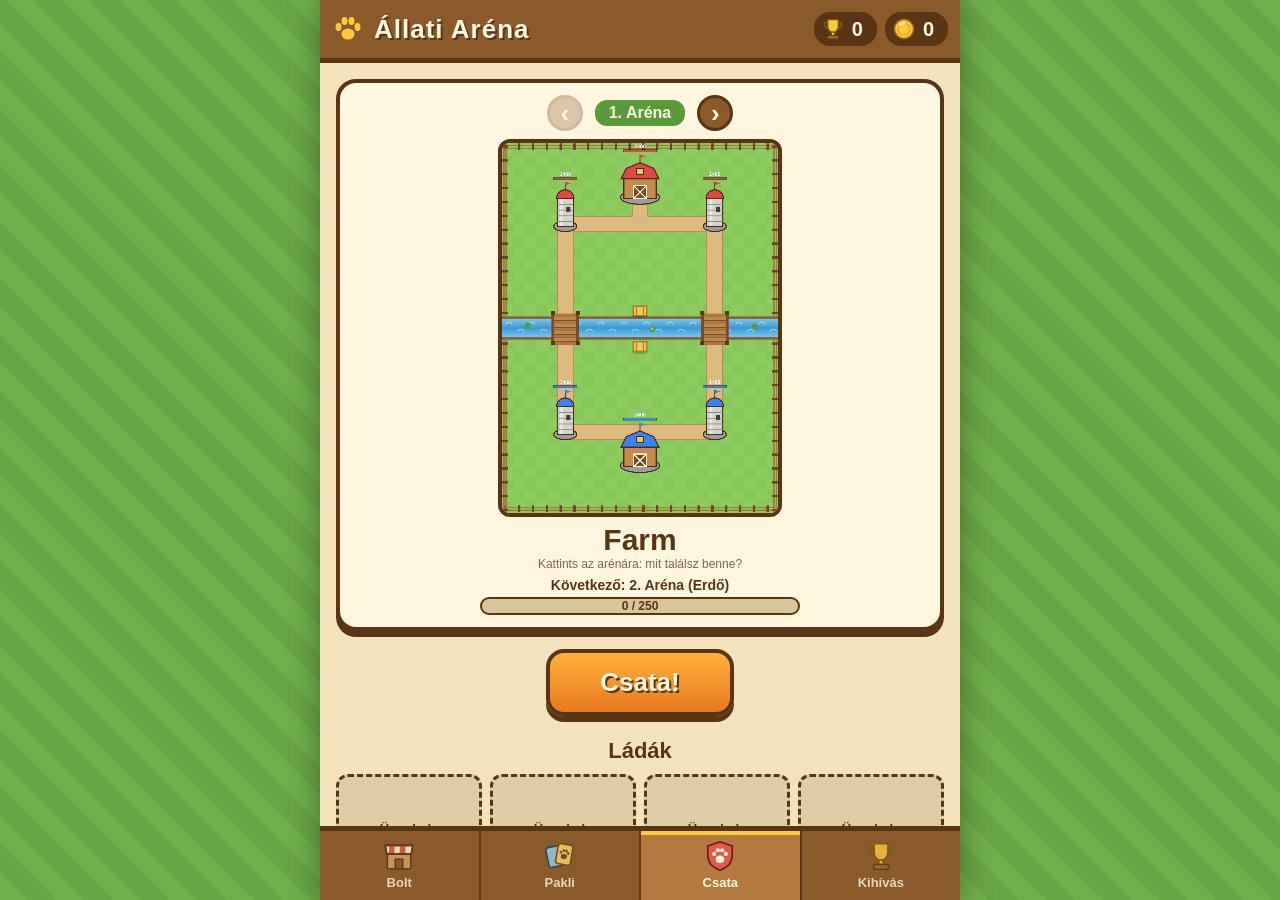
==== index.html @ a75793c5 "Állati Aréna" ====
<!DOCTYPE html>
<html lang="hu">
<head>
  <meta charset="UTF-8">
  <meta name="viewport" content="width=device-width, initial-scale=1.0">
  <title>Állati Aréna</title>
  <link rel="stylesheet" href="css/style.css">
  <link rel="stylesheet" href="css/shop.css">
  <link rel="stylesheet" href="css/challenges.css">
</head>
<body>
  <div id="app">
    <header class="top-bar">
      <div class="logo">
        <span class="icon logo-icon" data-icon="paw"></span>
        <h1>Állati Aréna</h1>
      </div>
      <div class="pills">
        <div class="gold-pill trophy-pill"><span class="icon" data-icon="trophy"></span><span id="trophy-amount">0</span></div>
        <div class="gold-pill"><span class="icon" data-icon="gold"></span><span id="gold-amount">0</span></div>
      </div>
    </header>

    <main id="content">
      <!-- SHOP -->
      <section class="tab-page" id="page-shop">
        <div id="shop-page"></div>
      </section>

      <!-- DECK BUILDER -->
      <section class="tab-page" id="page-deck">
        <h2 class="page-title">Paklim (8 kártya)</h2>
        <div id="swap-banner" class="swap-banner hidden">
          <span>Válaszd ki, melyik kártya helyére kerüljön!</span>
          <button id="btn-swap-cancel">Mégse</button>
        </div>
        <div id="deck-grid" class="card-grid"></div>
        <h2 class="page-title">Gyűjtemény</h2>
        <div id="collection-grid" class="card-grid"></div>
      </section>

      <!-- BATTLE LOBBY -->
      <section class="tab-page active" id="page-battle">
        <div class="arena-card">
          <div class="arena-nav">
            <button id="btn-arena-prev" class="arena-arrow">&lsaquo;</button>
            <div class="arena-label" id="arena-label">1. Aréna</div>
            <button id="btn-arena-next" class="arena-arrow">&rsaquo;</button>
          </div>
          <div class="arena-preview-wrap">
            <canvas id="arena-preview"></canvas>
            <div id="arena-lock" class="arena-lock hidden">
              <span class="icon" data-icon="lock"></span>
              <span id="arena-lock-text"></span>
            </div>
          </div>
          <h2 id="arena-name">Farm</h2>
          <div class="arena-hint">Kattints az arénára: mit találsz benne?</div>
          <div id="arena-progress" class="arena-progress"></div>
        </div>
        <button id="btn-fight" class="big-btn">Csata!</button>
        <h3 class="chest-title">Ládák</h3>
        <div id="chest-slots" class="chest-slots"></div>
      </section>

      <!-- CHALLENGE -->
      <section class="tab-page" id="page-challenge">
        <div id="challenge-page"></div>
      </section>
    </main>

    <nav class="tab-bar">
      <button class="tab" data-tab="shop"><span class="icon" data-icon="shop"></span><span>Bolt</span></button>
      <button class="tab" data-tab="deck"><span class="icon" data-icon="deck"></span><span>Pakli</span></button>
      <button class="tab active" data-tab="battle"><span class="icon" data-icon="battle"></span><span>Csata</span></button>
      <button class="tab" data-tab="challenge"><span class="icon" data-icon="trophy"></span><span>Kihívás</span></button>
    </nav>

    <!-- CARD DETAILS (opens when you tap a card) -->
    <div id="card-modal" class="modal hidden">
      <div class="modal-box">
        <button class="modal-close" id="btn-card-close">&times;</button>
        <div id="card-modal-body"></div>
      </div>
    </div>

    <!-- ALL ARENAS (opens when you click the arena picture) -->
    <div id="arena-modal" class="modal hidden">
      <div class="modal-box">
        <button class="modal-close" id="btn-arena-close">&times;</button>
        <h3 class="chest-modal-title">Arénák</h3>
        <div id="arena-list" class="arena-list"></div>
      </div>
    </div>

    <!-- CHEST REWARDS -->
    <div id="chest-modal" class="modal hidden">
      <div class="modal-box" id="chest-modal-body"></div>
    </div>

    <!-- BATTLE SCREEN (covers the whole app while fighting) -->
    <div id="battle-screen" class="hidden">
      <div class="canvas-wrap">
        <canvas id="battle-canvas" width="360" height="640"></canvas>
      </div>
      <div class="hand">
        <div class="feed-bar">
          <span class="icon feed-icon" data-icon="feed"></span>
          <div class="feed-track"><div id="feed-fill"></div></div>
          <span id="feed-count">5</span>
        </div>
        <div id="hand-cards"></div>
      </div>

      <div id="result" class="hidden">
        <div class="result-box">
          <h2 id="result-title"></h2>
          <p id="result-crowns"></p>
          <div id="result-chest"></div>
          <button id="btn-result-ok" class="big-btn">Tovább</button>
        </div>
      </div>
    </div>
  </div>

  <script src="js/icons.js"></script>
  <script src="js/cards.js"></script>
  <script src="js/save.js"></script>
  <script src="js/arena.js"></script>
  <script src="js/arenas.js"></script>
  <script src="js/draw.js"></script>
  <script src="js/preview.js"></script>
  <script src="js/battle.js"></script>
  <script src="js/deck.js"></script>
  <script src="js/shop.js"></script>
  <script src="js/members.js"></script>
  <script src="js/challenges.js"></script>
  <script src="js/ui.js"></script>
</body>
</html>
---- css/style.css ----
* { box-sizing: border-box; margin: 0; padding: 0; }

:root {
  --wood: #8a5a2b;
  --wood-dark: #5a3515;
  --cream: #fff6e0;
  --grass: #8fcf5f;
  --grass-dark: #5a9a3a;
  --gold: #ffc93c;
}

body {
  font-family: 'Trebuchet MS', Verdana, sans-serif;
  background: #6fae4a repeating-linear-gradient(45deg, #6fae4a 0 20px, #68a545 20px 40px);
  color: var(--wood-dark);
  height: 100vh;
  display: flex;
  justify-content: center;
}

button { font-family: inherit; cursor: pointer; border: none; }
.hidden { display: none !important; }

.icon { display: inline-block; width: 28px; height: 28px; }
.icon svg { width: 100%; height: 100%; display: block; }

#app {
  position: relative;
  width: 100%;
  max-width: 640px;
  height: 100vh;
  display: flex;
  flex-direction: column;
  background: #f3e3bd;
  box-shadow: 0 0 30px rgba(0, 0, 0, 0.35);
  overflow: hidden;
}

/* ---------- Top bar ---------- */
.top-bar {
  display: flex;
  align-items: center;
  justify-content: space-between;
  gap: 10px;
  padding: 12px;
  background: var(--wood);
  border-bottom: 5px solid var(--wood-dark);
  color: var(--cream);
}
.top-bar h1 { font-size: 26px; letter-spacing: 1px; text-shadow: 2px 2px 0 var(--wood-dark); }
.logo { display: flex; align-items: center; gap: 10px; }
.logo-icon { color: var(--gold); width: 32px; height: 32px; }
.gold-pill {
  display: flex; align-items: center; gap: 6px;
  background: var(--wood-dark); border-radius: 16px; padding: 4px 14px 4px 6px;
  font-size: 20px; font-weight: bold;
}
.gold-pill .icon { width: 26px; height: 26px; }

/* ---------- Pages ---------- */
#content { flex: 1; overflow-y: auto; padding: 16px; }
.tab-page { display: none; }
.tab-page.active { display: block; }

.page-title { text-align: center; margin-bottom: 14px; font-size: 24px; }

.empty-page { text-align: center; padding-top: 80px; }
.empty-page h2 { font-size: 28px; margin: 10px 0 6px; }
.big-icon { width: 110px; height: 110px; }

.big-btn {
  display: block;
  margin: 18px auto 0;
  padding: 14px 50px;
  font-size: 26px;
  font-weight: bold;
  color: var(--cream);
  background: linear-gradient(#ffb03a, #e8791f);
  border: 4px solid var(--wood-dark);
  border-radius: 18px;
  box-shadow: 0 6px 0 var(--wood-dark);
  text-shadow: 2px 2px 0 var(--wood-dark);
  transition: transform 0.1s;
}
.big-btn:hover { transform: translateY(-2px); }
.big-btn:active { transform: translateY(4px); box-shadow: 0 2px 0 var(--wood-dark); }

/* Lobby arena card */
.arena-card {
  text-align: center;
  background: var(--cream);
  border: 4px solid var(--wood-dark);
  border-radius: 20px;
  padding: 12px;
  box-shadow: 0 6px 0 var(--wood-dark);
}
.arena-label {
  display: inline-block;
  background: var(--grass-dark);
  color: var(--cream);
  padding: 4px 14px;
  border-radius: 12px;
  font-weight: bold;
  margin-bottom: 8px;
}
#arena-preview {
  display: block;
  margin: 0 auto;
  height: 42vh;
  border: 4px solid var(--wood-dark);
  border-radius: 12px;
}
.arena-card h2 { font-size: 30px; margin-top: 6px; }

/* Deck builder: 3-column card grid */
.card-grid { display: grid; grid-template-columns: repeat(3, 1fr); gap: 14px 10px; margin-bottom: 22px; }
.card-tile {
  position: relative;
  display: flex; flex-direction: column; align-items: center; gap: 2px;
  padding: 8px 6px;
  background: var(--cream);
  border: 4px solid;
  border-radius: 14px;
  box-shadow: 0 4px 0 var(--wood-dark);
  color: var(--wood-dark);
  transition: transform 0.1s;
}
.card-tile:hover { transform: translateY(-2px); }
.card-tile canvas { width: 64px; height: 64px; }
.tile-name { font-weight: bold; font-size: 15px; }
.tile-level { font-size: 12px; }
.tile-bar {
  position: relative; width: 100%; height: 16px; margin-top: 4px;
  background: #d9c59a; border-radius: 8px; overflow: hidden;
}
.tile-bar div { height: 100%; background: #7cc4f0; }
.tile-bar.ready div { background: #5cc24a; }
.tile-bar span { position: absolute; inset: 0; font-size: 11px; font-weight: bold; line-height: 16px; text-align: center; }
.card-grid.swapping .card-tile { outline: 3px dashed var(--gold); outline-offset: 2px; }

/* The deck: a wooden board with 8 sunken slots */
#deck-grid {
  grid-template-columns: repeat(4, 1fr);
  gap: 8px;
  padding: 10px;
  background: #b98a52;
  border: 4px solid var(--wood-dark);
  border-radius: 16px;
  box-shadow: inset 0 4px 0 rgba(0, 0, 0, 0.2);
}
.deck-slot {
  display: flex;
  min-height: 150px;
  padding: 6px;
  background: rgba(60, 35, 12, 0.35);
  border-radius: 12px;
  box-shadow: inset 0 2px 5px rgba(0, 0, 0, 0.4);
}
.deck-slot .card-tile { flex: 1; }
.deck-slot-empty { margin: auto; color: var(--cream); font-weight: bold; opacity: 0.7; }

.swap-banner {
  display: flex; justify-content: space-between; align-items: center; gap: 10px;
  margin-bottom: 12px; padding: 8px 12px;
  background: var(--gold); border: 3px solid var(--wood-dark); border-radius: 12px; font-weight: bold;
}
.swap-banner button { padding: 4px 12px; font-weight: bold; border-radius: 8px; background: var(--cream); border: 2px solid var(--wood-dark); }

/* Card details popup */
.modal {
  position: absolute; inset: 0; z-index: 20;
  display: flex; align-items: center; justify-content: center;
  padding: 16px;
  background: rgba(30, 20, 5, 0.55);
}
.modal-box {
  position: relative;
  width: 100%; max-width: 440px; max-height: 100%; overflow-y: auto;
  padding: 16px;
  background: var(--cream);
  border: 5px solid var(--wood-dark);
  border-radius: 20px;
  box-shadow: 0 8px 0 var(--wood-dark);
  text-align: center;
}
.modal-close { position: absolute; top: 4px; right: 12px; background: none; font-size: 30px; font-weight: bold; color: var(--wood-dark); }
.modal-head { display: flex; align-items: center; justify-content: center; gap: 10px; }
.modal-head h3 { font-size: 26px; }
.rarity-chip { color: #fff; padding: 2px 10px; border-radius: 10px; font-size: 13px; font-weight: bold; }
.modal-sub { display: flex; align-items: center; justify-content: center; gap: 4px; margin: 4px 0 10px; font-weight: bold; }
.modal-sub .icon { width: 20px; height: 20px; }
.preview { display: block; width: 100%; aspect-ratio: 260 / 110; border: 3px solid var(--wood-dark); border-radius: 12px; }
.desc { margin: 10px 0; font-size: 15px; }
.stats { list-style: none; display: grid; grid-template-columns: 1fr 1fr; gap: 6px; text-align: left; }
.stats li {
  display: flex; justify-content: space-between; gap: 6px;
  background: #f0dca8; border-radius: 8px; padding: 4px 8px; font-size: 13px;
}
.upgrade-need { margin-top: 10px; font-size: 14px; }
.modal-actions { display: flex; gap: 10px; margin-top: 12px; align-items: center; }
.action-btn {
  flex: 1;
  display: flex; align-items: center; justify-content: center; gap: 4px;
  padding: 10px;
  font-size: 17px; font-weight: bold;
  color: var(--cream);
  background: linear-gradient(#6cc04a, #3f9a2a);
  border: 3px solid var(--wood-dark);
  border-radius: 12px;
  box-shadow: 0 4px 0 var(--wood-dark);
  text-shadow: 1px 1px 0 var(--wood-dark);
}
.action-btn.use { background: linear-gradient(#ffb03a, #e8791f); }
.action-btn:disabled { filter: grayscale(1); opacity: 0.6; cursor: default; }
.action-btn .icon { width: 22px; height: 22px; }
.in-deck { flex: 1; font-weight: bold; }

/* Lobby chests */
.chest-title { text-align: center; margin: 22px 0 10px; font-size: 22px; }
.chest-slots { display: grid; grid-template-columns: repeat(4, 1fr); gap: 8px; }
.chest-slot {
  display: flex; flex-direction: column; align-items: center; justify-content: center; gap: 2px;
  min-height: 108px; padding: 6px 4px;
  background: #e6d3a6;
  border: 3px solid var(--wood-dark);
  border-radius: 12px;
  color: var(--wood-dark);
  cursor: default;
}
.chest-slot.empty { background: rgba(90, 53, 21, 0.12); border-style: dashed; }
.chest-slot.ready { background: #fff1b8; border-color: #e8791f; cursor: pointer; box-shadow: 0 0 12px #ffc93c; }
.chest-icon { width: 48px; height: 48px; }
.chest-name { font-size: 11px; font-weight: bold; }
.chest-time { font-size: 13px; font-weight: bold; }

/* Chest rewards popup */
.chest-modal-title { font-size: 26px; }
.chest-big { width: 110px; height: 110px; margin: 6px auto; display: block; }
.reward-gold { display: flex; align-items: center; justify-content: center; gap: 6px; font-size: 26px; font-weight: bold; }
.reward-gold .icon { width: 32px; height: 32px; }
.reward-cards { display: flex; flex-wrap: wrap; justify-content: center; gap: 10px; margin-top: 12px; }
.reward-card {
  display: flex; flex-direction: column; align-items: center;
  width: 90px; padding: 6px;
  background: #fff8e6; border: 3px solid; border-radius: 12px;
}
.reward-card canvas { width: 56px; height: 56px; }
.reward-card span { font-size: 13px; font-weight: bold; }
.reward-card b { font-size: 18px; color: #3f9a2a; }

/* ---------- Tab bar ---------- */
.tab-bar {
  display: flex;
  background: var(--wood);
  border-top: 5px solid var(--wood-dark);
}
.tab {
  flex: 1;
  display: flex;
  flex-direction: column;
  align-items: center;
  gap: 2px;
  padding: 8px 0 10px;
  background: transparent;
  color: var(--cream);
  font-weight: bold;
  font-size: 13px;
  border-right: 2px solid var(--wood-dark);
  opacity: 0.8;
}
.tab:last-child { border-right: none; }
.tab .icon { width: 34px; height: 34px; }
.tab.active { background: #b27a3f; box-shadow: inset 0 4px 0 var(--gold); opacity: 1; }

/* ---------- Battle screen ---------- */
#battle-screen {
  position: absolute;
  inset: 0;
  display: flex;
  flex-direction: column;
  background: var(--grass-dark);
  z-index: 10;
}
.canvas-wrap { flex: 1; min-height: 0; overflow: hidden; }
#battle-canvas { display: block; cursor: pointer; } /* size is set in fitCanvas() */

.hand {
  background: var(--wood);
  border-top: 5px solid var(--wood-dark);
  padding: 8px 12px 12px;
}
.feed-bar { display: flex; align-items: center; gap: 8px; margin-bottom: 8px; }
.feed-icon { width: 30px; height: 30px; }
.feed-track {
  flex: 1; height: 16px;
  background: #4a2c12; border: 2px solid var(--wood-dark); border-radius: 10px; overflow: hidden;
}
#feed-fill { height: 100%; width: 50%; background: linear-gradient(#ffe07a, #e8a51f); }
#feed-count { color: var(--cream); font-size: 22px; font-weight: bold; min-width: 24px; text-align: center; }

#hand-cards { display: flex; gap: 8px; justify-content: center; align-items: flex-end; }
.next-card {
  display: flex; flex-direction: column; align-items: center; gap: 2px;
  margin-right: 6px;
  color: var(--cream); font-size: 11px; font-weight: bold;
}
.next-card canvas {
  width: 44px; height: 44px;
  background: var(--cream); border: 3px solid var(--wood-dark); border-radius: 10px;
  opacity: 0.85;
}
.hand-card {
  position: relative;
  width: 80px; height: 98px;
  display: flex; flex-direction: column; align-items: center; justify-content: center;
  background: var(--cream);
  border: 3px solid var(--wood-dark);
  border-radius: 12px;
  box-shadow: 0 4px 0 var(--wood-dark);
  transition: transform 0.1s;
}
.hand-card canvas { width: 60px; height: 60px; }
.hand-card .hand-name { font-size: 12px; font-weight: bold; color: var(--wood-dark); }
.hand-card.selected { transform: translateY(-10px); background: #fff1b8; border-color: #e8791f; }
.hand-card.too-expensive { filter: grayscale(0.8) brightness(0.8); }
.hand-card.locked { background: #c9b99a; cursor: default; }
.hand-card.locked .icon { width: 40px; height: 40px; }
.cost-badge {
  position: absolute; top: -8px; left: -8px;
  width: 26px; height: 26px; line-height: 20px;
  background: var(--gold); border: 3px solid #7a5a10; border-radius: 50%;
  font-weight: bold; color: #5a3a10; font-size: 14px;
}

/* Result popup */
#result {
  position: absolute; inset: 0;
  display: flex; align-items: center; justify-content: center;
  background: rgba(30, 20, 5, 0.55);
}
.result-box {
  background: var(--cream);
  border: 5px solid var(--wood-dark);
  border-radius: 22px;
  padding: 24px 40px;
  text-align: center;
  box-shadow: 0 8px 0 var(--wood-dark);
}
.result-box h2 { font-size: 36px; }
.result-box p { font-size: 18px; margin-top: 6px; }
#result-chest { display: flex; align-items: center; justify-content: center; gap: 8px; margin: 10px auto 0; font-weight: bold; max-width: 260px; }
#result-chest .icon { width: 44px; height: 44px; }

/* ---------- Trophies, arenas, locked cards ---------- */
.pills { display: flex; gap: 8px; }
.big-btn:disabled { filter: grayscale(1); opacity: 0.6; cursor: default; transform: none; }

.arena-nav { display: flex; align-items: center; justify-content: center; gap: 12px; margin-bottom: 8px; }
.arena-nav .arena-label { margin-bottom: 0; }
.arena-arrow {
  width: 36px; height: 36px;
  font-size: 26px; font-weight: bold; line-height: 30px;
  color: var(--cream); background: var(--wood);
  border: 3px solid var(--wood-dark); border-radius: 50%;
}
.arena-arrow:disabled { opacity: 0.3; cursor: default; }

.arena-preview-wrap { position: relative; width: fit-content; margin: 0 auto; }
.arena-lock {
  position: absolute; inset: 4px;
  display: flex; flex-direction: column; align-items: center; justify-content: center; gap: 6px;
  background: rgba(30, 20, 5, 0.6); border-radius: 10px;
  color: var(--cream); font-size: 20px; font-weight: bold;
}
.arena-lock .icon { width: 64px; height: 64px; }

.arena-progress { margin: 6px auto 0; max-width: 320px; font-size: 14px; font-weight: bold; }
.arena-bar { position: relative; height: 18px; margin-top: 4px; background: #d9c59a; border: 2px solid var(--wood-dark); border-radius: 9px; overflow: hidden; }
.arena-bar div { height: 100%; background: linear-gradient(#ffe07a, #e8a51f); }
.arena-bar b { position: absolute; inset: 0; font-size: 12px; line-height: 14px; }

.arena-cards-title { margin-top: 10px; font-size: 13px; font-weight: bold; }
.arena-cards { display: flex; flex-wrap: wrap; justify-content: center; gap: 6px; margin-top: 6px; }
.arena-card-item {
  display: flex; flex-direction: column; align-items: center;
  width: 64px; padding: 3px;
  background: #fff8e6; border: 3px solid; border-radius: 10px;
  font-size: 10px; font-weight: bold;
}
.arena-card-item canvas { width: 44px; height: 44px; }
.arena-card-item.locked canvas, .card-tile.locked canvas { filter: grayscale(1) brightness(0.6); }
.arena-card-item.locked { opacity: 0.75; }

.card-tile.locked { background: #e2d4b2; }
.tile-lock { display: flex; align-items: center; gap: 3px; font-size: 12px; font-weight: bold; }
.tile-lock .icon { width: 16px; height: 16px; }
.upgrade-need .icon { width: 16px; height: 16px; vertical-align: middle; }

.chest-arena { font-size: 10px; font-weight: bold; background: var(--wood); color: var(--cream); padding: 0 6px; border-radius: 6px; }
.reward-card { position: relative; }
.new-badge {
  position: absolute; top: -10px; left: 50%; transform: translateX(-50%);
  white-space: nowrap; padding: 1px 6px;
  background: #e05a47; color: #fff; border-radius: 8px; font-size: 10px; font-weight: bold;
}
#result-chest { flex-wrap: wrap; }
.new-arena { width: 100%; color: #3f9a2a; font-size: 18px; }

/* Arena list popup */
.arena-preview-wrap { cursor: pointer; }
.arena-hint { font-size: 12px; opacity: 0.75; }
.arena-list { display: flex; flex-direction: column; gap: 12px; margin-top: 10px; max-height: 65vh; overflow-y: auto; padding-right: 4px; }
.arena-entry {
  padding: 10px;
  background: #fff8e6;
  border: 3px solid var(--wood-dark);
  border-radius: 14px;
  text-align: left;
}
.arena-entry.current { border-color: #e8791f; box-shadow: 0 0 10px var(--gold); }
.arena-entry.locked { background: #e2d4b2; }
.arena-entry.locked .arena-thumb { filter: grayscale(0.8) brightness(0.7); }
.arena-entry-head { display: flex; justify-content: space-between; align-items: center; margin-bottom: 8px; font-size: 16px; }
.arena-entry-trophies { display: flex; align-items: center; gap: 3px; font-weight: bold; }
.arena-entry-trophies .icon { width: 20px; height: 20px; }
.arena-entry-body { display: flex; gap: 10px; align-items: flex-start; }
.arena-thumb { width: 96px; border: 3px solid var(--wood-dark); border-radius: 8px; flex-shrink: 0; }
.arena-entry .arena-cards { justify-content: flex-start; }
.arena-entry .arena-cards-title { margin-top: 0; }

/* ---------- Wooden scrollbars ---------- */
* { scrollbar-width: thin; scrollbar-color: var(--wood) rgba(90, 53, 21, 0.15); }
::-webkit-scrollbar { width: 12px; height: 12px; }
::-webkit-scrollbar-track { background: rgba(90, 53, 21, 0.15); border-radius: 6px; }
::-webkit-scrollbar-thumb {
  background: linear-gradient(90deg, #b27a3f, var(--wood));
  border: 2px solid var(--wood-dark);
  border-radius: 6px;
}
::-webkit-scrollbar-thumb:hover { background: linear-gradient(90deg, #c68a4c, #9a6a3a); }
.arena-no-cards { font-size: 13px; font-style: italic; opacity: 0.75; }
---- css/shop.css ----
/* ---------- Shop (Bolt) ----------
   The offer tiles reuse .card-grid and .card-tile from style.css,
   so they look like the cards on the deck page. */

/* Row under the title: the timer sign and the "Frissítés" button side by side
   (on a very narrow screen the button wraps under the sign) */
.shop-timer-row {
  display: flex;
  justify-content: center;
  align-items: center;
  flex-wrap: wrap;
  gap: 8px 10px;
  margin-top: -4px;
}

/* "Új ajánlatok: 23:41" wooden sign under the title */
.shop-timer {
  width: fit-content;
  margin: 0;
  padding: 4px 14px;
  background: var(--wood);
  color: var(--cream);
  border: 3px solid var(--wood-dark);
  border-radius: 14px;
  box-shadow: 0 3px 0 var(--wood-dark);
  font-size: 15px;
  font-weight: bold;
  text-shadow: 1px 1px 0 var(--wood-dark);
}
.shop-timer b {
  color: var(--gold);
  font-variant-numeric: tabular-nums;   /* the digits don't jump around while counting */
}

/* Extra room on top for the "A paklidban" markers */
.shop-grid { margin-top: 24px; row-gap: 22px; }

.shop-offer { padding: 12px 6px 8px; }
.shop-offer:hover { transform: none; }   /* only the button is clickable, the tile stays still */

.shop-amount {
  margin-bottom: 6px;
  font-size: 14px;
  font-weight: bold;
  color: #3f9a2a;
}

/* Small green tag sitting on the top border of deck cards */
.shop-in-deck {
  position: absolute;
  top: -12px;
  left: 50%;
  transform: translateX(-50%);
  padding: 1px 8px;
  white-space: nowrap;
  background: var(--grass-dark);
  color: var(--cream);
  border: 2px solid var(--wood-dark);
  border-radius: 10px;
  font-size: 10px;
  font-weight: bold;
}

/* Buy button: a smaller .action-btn that fills the tile width */
.shop-buy {
  flex: none;
  width: 100%;
  margin-top: auto;   /* pushes the button to the bottom, so all buttons line up */
  padding: 5px 4px;
  font-size: 16px;
  box-shadow: 0 3px 0 var(--wood-dark);
}
.shop-buy .icon { width: 20px; height: 20px; }
.shop-buy:not(:disabled):active { transform: translateY(3px); box-shadow: 0 0 0 var(--wood-dark); }

/* Already bought in this rotation: faded tile and a flat "Megvéve" label */
.shop-offer.bought { background: #eadcb8; }
.shop-offer.bought canvas { opacity: 0.45; }
.shop-buy.is-bought:disabled {
  filter: none;
  opacity: 1;
  background: #c9b99a;
  color: var(--wood-dark);
  text-shadow: none;
  box-shadow: none;
}

/* "Frissítés (gold) 5" button next to the timer: an orange .action-btn,
   about as tall as the wooden timer sign. When you can't afford it,
   .action-btn:disabled (style.css) makes it grey and faded. */
.shop-refresh {
  flex: none;
  padding: 4px 12px;
  font-size: 15px;
  border-radius: 14px;
  background: linear-gradient(#ffb03a, #e8791f);
  box-shadow: 0 3px 0 var(--wood-dark);
}
.shop-refresh .icon { width: 18px; height: 18px; margin-left: 4px; }
.shop-refresh:not(:disabled):active { transform: translateY(3px); box-shadow: 0 0 0 var(--wood-dark); }

/* ---------- Card chests (Kártyaládák) ----------
   The heading reuses .chest-title from the lobby ("Ládák"). */
.shop-chest-hint {
  margin: -6px 0 12px;
  text-align: center;
  font-size: 13px;
  opacity: 0.8;
}

/* Chest tiles: same wooden card look, with a warm golden background */
.shop-chest {
  padding: 10px 6px 8px;
  background: linear-gradient(#fff1b8, var(--cream));
  border-color: var(--wood);
}
.shop-chest:hover { transform: none; }   /* only the button is clickable */

.shop-chest-icon { width: 64px; height: 64px; }

.shop-chest-name {
  font-size: 14px;
  font-weight: bold;
  line-height: 1.15;
  text-align: center;
}
---- css/challenges.css ----
/* ---------- Challenges (Kihívás) ----------
   Each challenge is a cream card with a wooden board that holds the two decks,
   like the deck board on the "Pakli" page. */

.challenge-intro {
  margin: -6px 0 8px;
  text-align: center;
  font-size: 14px;
  font-weight: bold;
  opacity: 0.8;
}

/* Search bar: stays at the top of the page while the list scrolls under it.
   top: -16px cancels the 16px padding of #content, so it sits right at the edge.
   The negative side margins make its background cover the whole width. */
.challenge-search {
  position: sticky;
  top: -16px;
  z-index: 2;
  display: flex;
  align-items: center;
  gap: 10px;
  margin: 0 -16px 12px;
  padding: 10px 16px;
  background: #f3e3bd;   /* same color as the page */
  border-bottom: 3px solid rgba(90, 53, 21, 0.25);
}
.challenge-search input {
  flex: 1;
  min-width: 0;
  padding: 9px 14px;
  font-family: inherit;
  font-size: 16px;       /* 16px or more: phones don't zoom in when you tap it */
  font-weight: bold;
  color: var(--wood-dark);
  background: #fffaf0;
  border: 3px solid var(--wood-dark);
  border-radius: 14px;
  box-shadow: inset 0 3px 0 rgba(90, 53, 21, 0.15);
  outline: none;
}
.challenge-search input::placeholder { color: #a08a6a; font-weight: normal; }
.challenge-search input:focus { border-color: #e8791f; box-shadow: 0 0 0 3px rgba(255, 201, 60, 0.7); }
.challenge-count { flex: none; font-size: 13px; font-weight: bold; opacity: 0.75; }

/* ---------- The list ---------- */
.challenge-list { display: flex; flex-direction: column; gap: 14px; padding-bottom: 10px; }

.challenge-card {
  padding: 10px 12px 12px;
  background: var(--cream);
  border: 4px solid var(--wood-dark);
  border-radius: 16px;
  box-shadow: 0 5px 0 var(--wood-dark);
}
/* Already won: a green card */
.challenge-card.won {
  background: #eef6d8;
  border-color: #2f6a1d;
  box-shadow: 0 5px 0 #2f6a1d;
}

/* Top row: name (+ "Teljesítve") on the left, "Harc!" on the right */
.challenge-head { display: flex; align-items: center; gap: 10px; }
.challenge-who {
  flex: 1;
  min-width: 0;          /* lets a long name shrink instead of pushing the button out */
  display: flex;
  flex-wrap: wrap;
  align-items: center;
  gap: 4px 8px;
}
.challenge-name {
  max-width: 100%;
  overflow: hidden;
  text-overflow: ellipsis;   /* very long names end with "..." */
  white-space: nowrap;
  font-size: 18px;
  font-weight: bold;
}
.challenge-won {
  display: inline-flex;
  align-items: center;
  gap: 3px;
  padding: 1px 8px 1px 2px;
  background: #3f9a2a;
  color: var(--cream);
  border: 2px solid #2f6a1d;
  border-radius: 10px;
  font-size: 12px;
  font-weight: bold;
  white-space: nowrap;
}
.challenge-won .icon { width: 18px; height: 18px; }

/* "Harc!": a smaller orange .action-btn */
.challenge-fight {
  flex: none;
  padding: 6px 14px;
  font-size: 17px;
  box-shadow: 0 3px 0 var(--wood-dark);
}
.challenge-fight .icon { width: 20px; height: 20px; }
.challenge-fight:active { transform: translateY(3px); box-shadow: 0 0 0 var(--wood-dark); }

/* Modifier: colored badge + one-line description */
.challenge-modifier { display: flex; align-items: center; gap: 8px; margin: 8px 0; }
.challenge-badge {
  flex: none;
  display: inline-flex;
  align-items: center;
  gap: 4px;
  padding: 2px 10px 2px 4px;
  color: var(--cream);
  border: 2px solid var(--wood-dark);
  border-radius: 12px;
  font-size: 13px;
  font-weight: bold;
  text-shadow: 1px 1px 0 rgba(0, 0, 0, 0.35);
  white-space: nowrap;
}
.challenge-badge .icon { width: 20px; height: 20px; }
.challenge-badge.none {
  padding: 2px 10px;
  background: #e6d3a6;
  color: var(--wood-dark);
  border-style: dashed;
  text-shadow: none;
}
.challenge-modifier-desc { font-size: 12px; line-height: 1.25; }

/* The two decks on a small wooden board */
.challenge-decks {
  display: flex;
  flex-direction: column;
  gap: 6px;
  padding: 8px;
  background: #b98a52;
  border: 3px solid var(--wood-dark);
  border-radius: 12px;
  box-shadow: inset 0 3px 0 rgba(0, 0, 0, 0.2);
}
.challenge-deck-row { display: flex; align-items: center; gap: 8px; }
.challenge-deck-label {
  flex: 0 0 62px;
  font-size: 13px;
  font-weight: bold;
  color: var(--cream);
  text-shadow: 1px 1px 0 var(--wood-dark);
}
.challenge-deck-row.enemy .challenge-deck-label { color: #ffd2c8; }   /* enemy = reddish */

/* 8 small cards in a row. Each is at most 38px wide (32px picture + border),
   and they shrink together on narrow screens. */
.challenge-deck-cards {
  flex: 1;
  min-width: 0;
  display: grid;
  grid-template-columns: repeat(8, minmax(0, 38px));
  gap: 4px;
}
.challenge-slot {
  display: flex;
  padding: 1px;
  background: var(--cream);
  border: 2px solid;       /* the color is the card rarity, set in challenges.js */
  border-radius: 7px;
}
.challenge-deck-row.enemy .challenge-slot { background: #f6ddd4; }
.challenge-slot canvas {
  display: block;
  width: 100%;
  max-width: 32px;
  height: auto;
  aspect-ratio: 1 / 1;
  margin: auto;
}

/* "+N további...", "Nincs ilyen nevű tag." */
.challenge-note { padding: 10px 0; text-align: center; font-weight: bold; opacity: 0.75; }
.challenge-more { font-size: 15px; }

/* Phones: the "Te" / "Ellenfél" label goes above its row, so the cards get the full width */
@media (max-width: 420px) {
  .challenge-deck-row { flex-direction: column; align-items: stretch; gap: 2px; }
  .challenge-deck-label { flex: none; font-size: 12px; }
  .challenge-modifier { align-items: flex-start; flex-direction: column; gap: 4px; }
}
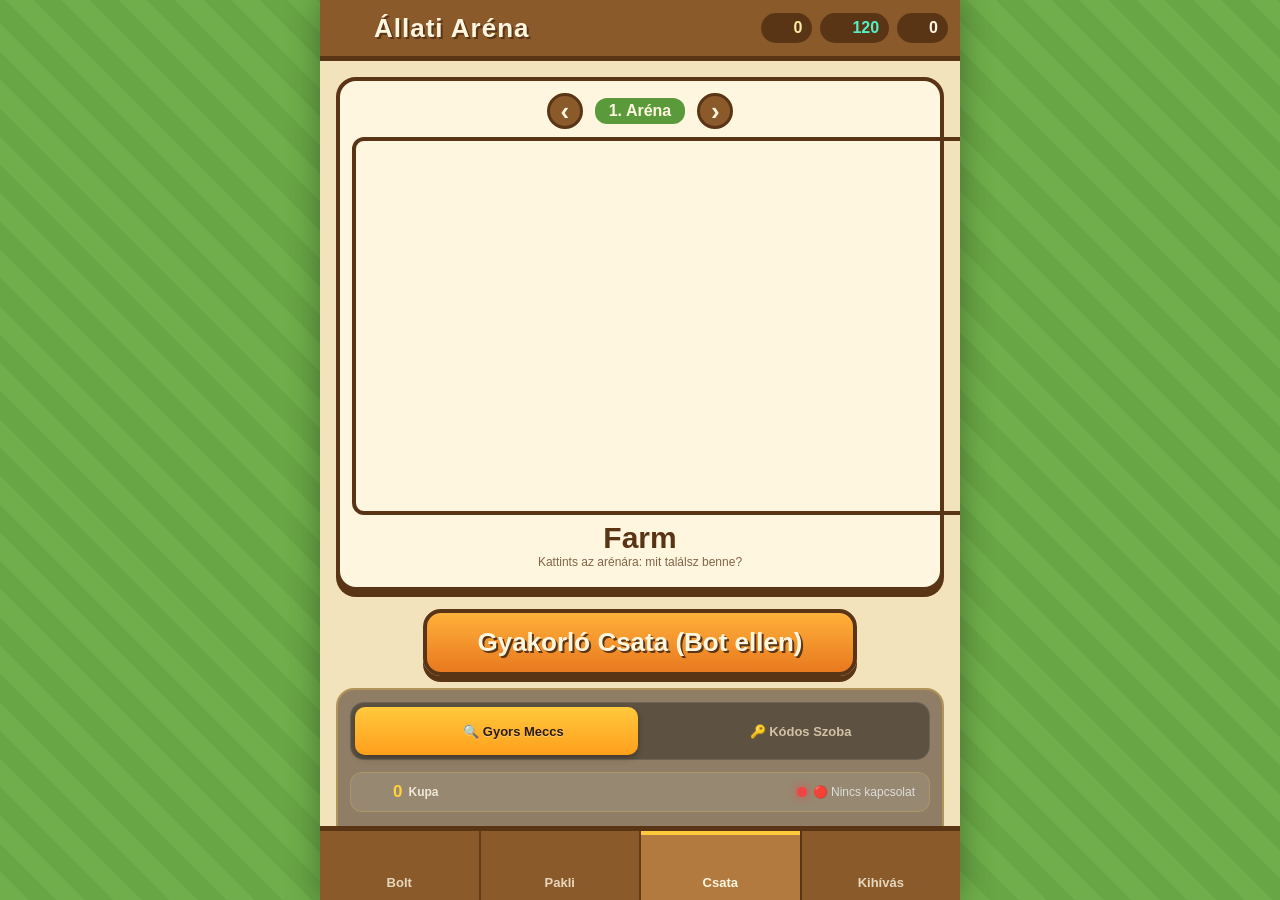
==== commit 73c7fb55: "Add multiplayer mode toggle (Quick Match & Code Room), cup-based matchmaking, persistent progress, a" ====
--- a/index.html
+++ b/index.html
@@ -2,8 +2,12 @@
 <html lang="hu">
 <head>
   <meta charset="UTF-8">
-  <meta name="viewport" content="width=device-width, initial-scale=1.0">
+  <meta name="viewport" content="width=device-width, initial-scale=1.0, maximum-scale=1.0, user-scalable=no, viewport-fit=cover">
   <title>Állati Aréna</title>
+  <link rel="icon" type="image/png" href="icon.png">
+  <link rel="apple-touch-icon" href="icon.png">
+  <link rel="manifest" href="manifest.json">
+  <meta name="theme-color" content="#8a5a2b">
   <link rel="stylesheet" href="css/style.css">
   <link rel="stylesheet" href="css/shop.css">
   <link rel="stylesheet" href="css/challenges.css">
@@ -17,6 +21,7 @@
       </div>
       <div class="pills">
         <div class="gold-pill trophy-pill"><span class="icon" data-icon="trophy"></span><span id="trophy-amount">0</span></div>
+        <div class="gold-pill gem-pill"><span class="icon" data-icon="gem"></span><span id="gem-amount">120</span></div>
         <div class="gold-pill"><span class="icon" data-icon="gold"></span><span id="gold-amount">0</span></div>
       </div>
     </header>
@@ -58,7 +63,91 @@
           <div class="arena-hint">Kattints az arénára: mit találsz benne?</div>
           <div id="arena-progress" class="arena-progress"></div>
         </div>
-        <button id="btn-fight" class="big-btn">Csata!</button>
+        <button id="btn-fight" class="big-btn">Gyakorló Csata (Bot ellen)</button>
+        <!-- MULTIPLAYER SECTION WITH MODE SWITCH -->
+        <div class="mp-mode-section">
+          <!-- Mode Switch Toggle -->
+          <div class="mp-mode-toggle" id="mp-mode-toggle">
+            <button type="button" class="mp-toggle-btn active" id="btn-toggle-quick" data-mode="quick">
+              <span class="icon" data-icon="search"></span> 🔍 Gyors Meccs
+            </button>
+            <button type="button" class="mp-toggle-btn" id="btn-toggle-code" data-mode="code">
+              <span class="icon" data-icon="lock"></span> 🔑 Kódos Szoba
+            </button>
+          </div>
+
+          <!-- PANEL 1: Quick Match (Search Mode) -->
+          <div class="mp-panel" id="mp-panel-quick">
+            <div class="mp-profile-summary">
+              <div class="mp-cups-badge">
+                <span class="icon" data-icon="trophy"></span>
+                <span class="mp-cups-val" id="mp-player-cups">0</span>
+                <span class="mp-cups-lbl">Kupa</span>
+              </div>
+              <div class="mp-status-pill" id="mp-quick-status-pill">
+                <span class="status-dot connecting" id="mp-quick-dot"></span>
+                <span id="mp-quick-status-txt">Szerver kapcsolat...</span>
+              </div>
+            </div>
+
+            <!-- Idle state: Find Match button -->
+            <div id="mp-search-idle" class="mp-search-view">
+              <button id="btn-find-match" class="big-btn mp-search-btn">
+                <span class="icon" data-icon="battle"></span>
+                <span>🎮 Meccs Keresése</span>
+              </button>
+              <div class="mp-search-hint">Párosítás hasonló kupa szerint (vagy azonnali meccs 2 játékos esetén)</div>
+            </div>
+
+            <!-- Searching state: Radar pulse & Timer -->
+            <div id="mp-search-active" class="mp-search-view hidden">
+              <div class="mp-radar-wrap">
+                <div class="mp-radar-ring ring-1"></div>
+                <div class="mp-radar-ring ring-2"></div>
+                <div class="mp-radar-icon">🐾</div>
+              </div>
+              <div class="mp-search-title">🔍 Ellenfél keresése...</div>
+              <div class="mp-search-timer" id="mp-search-timer">00:00</div>
+              <div class="mp-search-sub" id="mp-search-queue-info">Várakozás a szerveren...</div>
+              <button id="btn-cancel-search" class="action-btn cancel mp-cancel-btn">❌ Mégse</button>
+            </div>
+
+            <!-- Found Opponent Overlay / Banner -->
+            <div id="mp-match-found-banner" class="mp-match-found-banner hidden">
+              <div class="mp-found-badge">⚔️ ELLENFÉL MEGTALÁLVA!</div>
+              <div class="mp-found-players">
+                <div class="mp-player-card my-card">
+                  <span class="name" id="mp-found-my-name">Te</span>
+                  <span class="cups" id="mp-found-my-cups">🏆 0</span>
+                </div>
+                <div class="mp-vs-badge">VS</div>
+                <div class="mp-player-card opp-card">
+                  <span class="name" id="mp-found-opp-name">Ellenfél</span>
+                  <span class="cups" id="mp-found-opp-cups">🏆 0</span>
+                </div>
+              </div>
+              <div class="mp-countdown" id="mp-found-countdown">Indulás 3 másodperc...</div>
+            </div>
+          </div>
+
+          <!-- PANEL 2: Private Room with Code -->
+          <div class="mp-panel hidden" id="mp-panel-code">
+            <div class="mp-lobby-row">
+              <button id="btn-mp-host" class="big-btn mp-lobby-btn"><span class="icon" data-icon="battle"></span> Szoba Nyitás</button>
+              <button id="btn-mp-join" class="big-btn mp-lobby-btn join"><span class="icon" data-icon="users"></span> Csatlakozás</button>
+            </div>
+            <div class="mp-code-hint">Játssz közvetlenül barátoddal egy 4 jegyű szobakóddal!</div>
+          </div>
+
+          <!-- Server connection bar -->
+          <div class="mp-server-bar">
+            <div class="mp-server-status-wrap">
+              <span id="mp-status-indicator" class="status-dot connecting"></span>
+              <span id="mp-status-text">Csatlakozás szerverhez...</span>
+            </div>
+            <button id="btn-mp-server-cfg" class="mp-cfg-btn" title="Szerver cím beállítása">⚙️ Szerver</button>
+          </div>
+        </div>
         <h3 class="chest-title">Ládák</h3>
         <div id="chest-slots" class="chest-slots"></div>
       </section>
@@ -96,6 +185,31 @@
     <!-- CHEST REWARDS -->
     <div id="chest-modal" class="modal hidden">
       <div class="modal-box" id="chest-modal-body"></div>
+    </div>
+
+    <!-- SERVER CONFIG MODAL -->
+    <div id="server-config-modal" class="modal hidden">
+      <div class="modal-box mp-box">
+        <button class="modal-close" id="btn-server-close">&times;</button>
+        <div class="mp-head">
+          <span class="icon" data-icon="users"></span>
+          <h3>Multiplayer Szerver</h3>
+        </div>
+        <p class="mp-sub">Add meg a szerver WebSocket (WSS/WS) címét. Az APK automatikusan ide kapcsolódik!</p>
+        <div class="mp-input-wrap">
+          <input type="text" id="mp-server-url-input" placeholder="wss://allati-arena.onrender.com" />
+        </div>
+        <div class="mp-presets">
+          <button class="preset-btn" data-url="wss://allati-arena.onrender.com">Render (Alapértelmezett)</button>
+          <button class="preset-btn" data-url="wss://allati-arena.netlify.app/ws">Netlify Proxy</button>
+          <button class="preset-btn" data-url="ws://localhost:3000">Localhost:3000</button>
+        </div>
+        <div id="mp-test-result" class="mp-test-msg"></div>
+        <div class="mp-modal-actions">
+          <button class="big-btn mp-connect-btn" id="btn-server-save">Mentés & Csatlakozás</button>
+          <button class="action-btn cancel" id="btn-server-cancel">Mégse</button>
+        </div>
+      </div>
     </div>
 
     <!-- BATTLE SCREEN (covers the whole app while fighting) -->
@@ -135,6 +249,15 @@
   <script src="js/shop.js"></script>
   <script src="js/members.js"></script>
   <script src="js/challenges.js"></script>
+  <script src="js/chest-animation.js"></script>
+  <script src="js/multiplayer.js"></script>
   <script src="js/ui.js"></script>
+  <script>
+    if ('serviceWorker' in navigator) {
+      window.addEventListener('load', () => {
+        navigator.serviceWorker.register('./sw.js').catch(err => console.log('SW register error:', err));
+      });
+    }
+  </script>
 </body>
 </html>
--- a/css/style.css
+++ b/css/style.css
@@ -9,16 +9,24 @@
   --gold: #ffc93c;
 }
 
-body {
+html, body {
   font-family: 'Trebuchet MS', Verdana, sans-serif;
   background: #6fae4a repeating-linear-gradient(45deg, #6fae4a 0 20px, #68a545 20px 40px);
   color: var(--wood-dark);
-  height: 100vh;
+  height: 100%;
+  height: 100dvh;
+  margin: 0;
+  padding: 0;
+  overscroll-behavior: none;
+  -webkit-touch-callout: none;
+  -webkit-user-select: none;
+  user-select: none;
+  touch-action: manipulation;
   display: flex;
   justify-content: center;
 }
 
-button { font-family: inherit; cursor: pointer; border: none; }
+button { font-family: inherit; cursor: pointer; border: none; -webkit-tap-highlight-color: transparent; }
 .hidden { display: none !important; }
 
 .icon { display: inline-block; width: 28px; height: 28px; }
@@ -28,12 +36,17 @@
   position: relative;
   width: 100%;
   max-width: 640px;
-  height: 100vh;
+  height: 100%;
+  height: 100dvh;
   display: flex;
   flex-direction: column;
   background: #f3e3bd;
   box-shadow: 0 0 30px rgba(0, 0, 0, 0.35);
   overflow: hidden;
+  padding-top: env(safe-area-inset-top, 0px);
+  padding-bottom: env(safe-area-inset-bottom, 0px);
+  padding-left: env(safe-area-inset-left, 0px);
+  padding-right: env(safe-area-inset-right, 0px);
 }
 
 /* ---------- Top bar ---------- */
@@ -50,12 +63,16 @@
 .top-bar h1 { font-size: 26px; letter-spacing: 1px; text-shadow: 2px 2px 0 var(--wood-dark); }
 .logo { display: flex; align-items: center; gap: 10px; }
 .logo-icon { color: var(--gold); width: 32px; height: 32px; }
+.pills { display: flex; align-items: center; gap: 6px; }
 .gold-pill {
-  display: flex; align-items: center; gap: 6px;
-  background: var(--wood-dark); border-radius: 16px; padding: 4px 14px 4px 6px;
-  font-size: 20px; font-weight: bold;
-}
-.gold-pill .icon { width: 26px; height: 26px; }
+  display: flex; align-items: center; gap: 4px;
+  background: var(--wood-dark); border-radius: 16px; padding: 4px 10px 4px 6px;
+  font-size: 16px; font-weight: bold;
+}
+.gold-pill .icon { width: 22px; height: 22px; }
+.gold-pill.trophy-pill { color: #ffeaa7; }
+.gold-pill.gem-pill { color: #55efc4; }
+.gold-pill.gem-pill .icon { color: #2ed573; }
 
 /* ---------- Pages ---------- */
 #content { flex: 1; overflow-y: auto; padding: 16px; }
@@ -439,3 +456,586 @@
 }
 ::-webkit-scrollbar-thumb:hover { background: linear-gradient(90deg, #c68a4c, #9a6a3a); }
 .arena-no-cards { font-size: 13px; font-style: italic; opacity: 0.75; }
+
+/* ---------- Deck Presets & Stats ---------- */
+.deck-preset-bar {
+  display: flex;
+  align-items: center;
+  justify-content: space-between;
+  gap: 8px;
+  margin: 4px 0 14px;
+}
+.deck-presets {
+  display: flex;
+  gap: 6px;
+}
+.preset-btn {
+  padding: 6px 14px;
+  background: var(--wood);
+  color: var(--cream);
+  border: 2px solid var(--wood-dark);
+  border-radius: 12px;
+  font-size: 14px;
+  font-weight: bold;
+  box-shadow: 0 3px 0 var(--wood-dark);
+  transition: transform 0.1s, background 0.2s;
+}
+.preset-btn:hover { background: #8a5a2b; }
+.preset-btn.active {
+  background: linear-gradient(#ffc93c, #e8791f);
+  color: #fff;
+  border-color: #5a3515;
+  box-shadow: 0 3px 0 #5a3515;
+}
+.avg-elixir-pill {
+  display: flex;
+  align-items: center;
+  gap: 6px;
+  padding: 4px 10px;
+  background: var(--wood-dark);
+  border-radius: 12px;
+  color: var(--cream);
+  font-size: 13px;
+  font-weight: bold;
+}
+.avg-elixir-pill .icon { width: 18px; height: 18px; color: var(--gold); }
+.avg-elixir-pill b { color: var(--gold); }
+
+/* ---------- Multiplayer Mode Switch & Matchmaking ---------- */
+.mp-mode-section {
+  width: 100%;
+  margin-top: 12px;
+  background: rgba(44, 26, 14, 0.5);
+  border: 2px solid rgba(255, 201, 60, 0.3);
+  border-radius: 18px;
+  padding: 12px;
+  box-sizing: border-box;
+}
+
+.mp-mode-toggle {
+  display: flex;
+  background: rgba(0, 0, 0, 0.35);
+  border-radius: 14px;
+  padding: 4px;
+  gap: 4px;
+  margin-bottom: 12px;
+  border: 1px solid rgba(255, 255, 255, 0.1);
+}
+
+.mp-toggle-btn {
+  flex: 1;
+  display: flex;
+  align-items: center;
+  justify-content: center;
+  gap: 6px;
+  padding: 10px 8px;
+  background: transparent;
+  border: none;
+  border-radius: 10px;
+  color: #d1c1a5;
+  font-family: inherit;
+  font-size: 13px;
+  font-weight: bold;
+  cursor: pointer;
+  transition: all 0.2s ease;
+}
+
+.mp-toggle-btn.active {
+  background: linear-gradient(180deg, #ffc93c, #ff9f1c);
+  color: #2c1a0e;
+  box-shadow: 0 3px 6px rgba(0, 0, 0, 0.3);
+  text-shadow: 0 1px 0 rgba(255, 255, 255, 0.4);
+}
+
+.mp-panel {
+  display: flex;
+  flex-direction: column;
+  gap: 10px;
+  width: 100%;
+}
+
+.mp-panel.hidden {
+  display: none !important;
+}
+
+.mp-profile-summary {
+  display: flex;
+  justify-content: space-between;
+  align-items: center;
+  background: rgba(255, 255, 255, 0.08);
+  border-radius: 12px;
+  padding: 8px 14px;
+  border: 1px solid rgba(255, 201, 60, 0.2);
+}
+
+.mp-cups-badge {
+  display: flex;
+  align-items: center;
+  gap: 6px;
+  font-weight: 800;
+  font-size: 17px;
+  color: #ffd23f;
+}
+
+.mp-cups-badge .icon {
+  width: 22px;
+  height: 22px;
+  color: #ffd23f;
+}
+
+.mp-cups-lbl {
+  font-size: 12px;
+  color: #fffae8;
+  opacity: 0.85;
+}
+
+.mp-status-pill {
+  display: flex;
+  align-items: center;
+  gap: 6px;
+  font-size: 12px;
+  color: #ddd;
+}
+
+.mp-search-btn {
+  background: linear-gradient(180deg, #ff6b6b, #ee5253);
+  border: 3px solid #b33939;
+  box-shadow: 0 4px 0 #892828, 0 8px 16px rgba(238, 82, 83, 0.3);
+  font-size: 17px;
+  padding: 13px 12px;
+  width: 100%;
+  animation: pulse-glow 2s infinite ease-in-out;
+}
+
+@keyframes pulse-glow {
+  0%, 100% { filter: drop-shadow(0 0 4px rgba(255, 107, 107, 0.4)); }
+  50% { filter: drop-shadow(0 0 12px rgba(255, 107, 107, 0.8)); }
+}
+
+.mp-search-hint, .mp-code-hint {
+  font-size: 12px;
+  color: #d8c2a3;
+  text-align: center;
+  margin-top: 4px;
+}
+
+.mp-search-view {
+  display: flex;
+  flex-direction: column;
+  align-items: center;
+  text-align: center;
+  width: 100%;
+}
+
+.mp-radar-wrap {
+  position: relative;
+  width: 80px;
+  height: 80px;
+  margin: 10px auto;
+  display: flex;
+  align-items: center;
+  justify-content: center;
+}
+
+.mp-radar-icon {
+  font-size: 32px;
+  z-index: 2;
+  animation: bounce 1.4s infinite ease-in-out;
+}
+
+.mp-radar-ring {
+  position: absolute;
+  top: 0;
+  left: 0;
+  right: 0;
+  bottom: 0;
+  border: 3px solid #ffc93c;
+  border-radius: 50%;
+  animation: radar-expand 1.8s infinite cubic-bezier(0.2, 0.6, 0.4, 1);
+}
+
+.mp-radar-ring.ring-2 {
+  animation-delay: 0.9s;
+}
+
+@keyframes radar-expand {
+  0% { transform: scale(0.3); opacity: 1; border-color: #ff9f1c; }
+  100% { transform: scale(1.6); opacity: 0; border-color: #ff4757; }
+}
+
+@keyframes bounce {
+  0%, 100% { transform: scale(1); }
+  50% { transform: scale(1.15); }
+}
+
+.mp-search-title {
+  font-size: 16px;
+  font-weight: bold;
+  color: #fff6e0;
+  margin-top: 4px;
+}
+
+.mp-search-timer {
+  font-size: 24px;
+  font-weight: 900;
+  color: #ffc93c;
+  letter-spacing: 2px;
+  margin: 4px 0;
+}
+
+.mp-search-sub {
+  font-size: 13px;
+  color: #2ed573;
+  margin-bottom: 10px;
+}
+
+.mp-cancel-btn {
+  max-width: 220px;
+}
+
+.mp-match-found-banner {
+  background: linear-gradient(180deg, #1e293b, #0f172a);
+  border: 3px solid #ffd23f;
+  border-radius: 16px;
+  padding: 14px;
+  box-shadow: 0 8px 24px rgba(0, 0, 0, 0.6);
+  text-align: center;
+  animation: pop-in 0.4s cubic-bezier(0.175, 0.885, 0.32, 1.275);
+}
+
+@keyframes pop-in {
+  0% { transform: scale(0.7); opacity: 0; }
+  100% { transform: scale(1); opacity: 1; }
+}
+
+.mp-found-badge {
+  color: #2ed573;
+  font-weight: 900;
+  font-size: 17px;
+  letter-spacing: 1px;
+  margin-bottom: 10px;
+}
+
+.mp-found-players {
+  display: flex;
+  align-items: center;
+  justify-content: center;
+  gap: 12px;
+  margin-bottom: 10px;
+}
+
+.mp-player-card {
+  flex: 1;
+  background: rgba(255, 255, 255, 0.08);
+  border: 1px solid rgba(255, 255, 255, 0.2);
+  border-radius: 12px;
+  padding: 8px;
+  display: flex;
+  flex-direction: column;
+  gap: 3px;
+}
+
+.mp-player-card.my-card {
+  border-color: #3b82f6;
+  background: rgba(59, 130, 246, 0.15);
+}
+
+.mp-player-card.opp-card {
+  border-color: #ef4444;
+  background: rgba(239, 68, 68, 0.15);
+}
+
+.mp-player-card .name {
+  font-weight: bold;
+  font-size: 14px;
+  color: #fff;
+  white-space: nowrap;
+  overflow: hidden;
+  text-overflow: ellipsis;
+}
+
+.mp-player-card .cups {
+  font-size: 13px;
+  color: #ffd23f;
+  font-weight: 700;
+}
+
+.mp-vs-badge {
+  font-size: 18px;
+  font-weight: 900;
+  color: #ff4757;
+  text-shadow: 0 2px 4px rgba(0, 0, 0, 0.5);
+}
+
+.mp-countdown {
+  font-size: 13px;
+  color: #f1f2f6;
+  font-weight: 600;
+}
+
+/* ---------- Multiplayer Lobby Buttons ---------- */
+.mp-lobby-row {
+  display: flex;
+  gap: 10px;
+  margin-top: 6px;
+  width: 100%;
+}
+.mp-lobby-btn {
+  flex: 1;
+  display: inline-flex;
+  align-items: center;
+  justify-content: center;
+  gap: 8px;
+  padding: 12px 8px;
+  font-size: 15px;
+  font-weight: bold;
+  background: linear-gradient(#3b82f6, #1d4ed8);
+  border: 3px solid #1e3a8a;
+  box-shadow: 0 4px 0 #1e3a8a;
+  border-radius: 14px;
+  color: #fff;
+  text-shadow: 1px 1px 0 rgba(0,0,0,0.5);
+}
+.mp-lobby-btn.join {
+  background: linear-gradient(#10b981, #047857);
+  border: 3px solid #064e3b;
+  box-shadow: 0 4px 0 #064e3b;
+}
+.mp-lobby-btn:hover { filter: brightness(1.08); }
+.mp-lobby-btn:active {
+  transform: translateY(3px);
+  box-shadow: 0 1px 0 #1e3a8a;
+}
+.mp-lobby-btn.join:active {
+  box-shadow: 0 1px 0 #064e3b;
+}
+.mp-lobby-btn .icon { width: 22px; height: 22px; }
+
+/* ---------- Multiplayer Modals ---------- */
+.mp-box {
+  max-width: 380px;
+  padding: 24px 20px;
+  background: linear-gradient(180deg, #fffaf0, #f5ebd2);
+  border: 5px solid var(--wood-dark);
+  border-radius: 20px;
+  box-shadow: 0 10px 0 var(--wood-dark), 0 20px 40px rgba(0,0,0,0.4);
+  text-align: center;
+}
+.mp-head {
+  display: flex;
+  align-items: center;
+  justify-content: center;
+  gap: 10px;
+  margin-bottom: 8px;
+}
+.mp-head h3 {
+  font-size: 22px;
+  color: var(--wood-dark);
+  margin: 0;
+}
+.mp-head .icon {
+  width: 28px;
+  height: 28px;
+  color: #e05a47;
+}
+.mp-sub {
+  font-size: 14px;
+  color: #6a4a25;
+  margin: 0 0 16px;
+  line-height: 1.4;
+}
+.mp-code-display {
+  display: inline-block;
+  padding: 10px 24px;
+  font-size: 40px;
+  font-weight: 900;
+  letter-spacing: 8px;
+  color: var(--wood-dark);
+  background: #ffecb3;
+  border: 3px dashed var(--wood-dark);
+  border-radius: 16px;
+  box-shadow: inset 0 2px 6px rgba(0,0,0,0.15);
+  font-family: monospace, sans-serif;
+  user-select: all;
+  margin-bottom: 16px;
+}
+.mp-waiting-dots {
+  display: flex;
+  align-items: center;
+  justify-content: center;
+  gap: 8px;
+  font-size: 14px;
+  font-weight: bold;
+  color: #2563eb;
+  margin-bottom: 20px;
+}
+.mp-waiting-dots .dot {
+  width: 8px;
+  height: 8px;
+  background: #2563eb;
+  border-radius: 50%;
+  animation: mpBounce 1.4s infinite ease-in-out both;
+}
+.mp-waiting-dots .dot:nth-child(1) { animation-delay: -0.32s; }
+.mp-waiting-dots .dot:nth-child(2) { animation-delay: -0.16s; }
+@keyframes mpBounce {
+  0%, 80%, 100% { transform: scale(0); opacity: 0.4; }
+  40% { transform: scale(1); opacity: 1; }
+}
+.mp-input-wrap {
+  margin: 12px 0 20px;
+}
+#mp-room-input {
+  width: 180px;
+  padding: 10px 14px;
+  font-size: 32px;
+  font-weight: bold;
+  letter-spacing: 8px;
+  text-align: center;
+  border: 3px solid var(--wood-dark);
+  border-radius: 14px;
+  background: #fff;
+  color: var(--wood-dark);
+  outline: none;
+  box-shadow: inset 0 2px 6px rgba(0,0,0,0.15);
+  font-family: monospace, sans-serif;
+}
+#mp-room-input:focus {
+  border-color: #3b82f6;
+  box-shadow: 0 0 10px rgba(59, 130, 246, 0.4);
+}
+.mp-modal-actions {
+  display: flex;
+  flex-direction: column;
+  gap: 10px;
+  width: 100%;
+}
+.mp-modal-actions .action-btn {
+  width: 100%;
+}
+.action-btn.cancel {
+  background: linear-gradient(#e2e8f0, #cbd5e1);
+  color: #475569;
+  border-color: #64748b;
+  box-shadow: 0 3px 0 #64748b;
+  text-shadow: none;
+}
+.mp-connect-btn {
+  width: 100%;
+  padding: 12px;
+  font-size: 18px;
+}
+
+/* ---------- Multiplayer Server Bar & Status ---------- */
+.mp-server-bar {
+  display: flex;
+  align-items: center;
+  justify-content: space-between;
+  background: rgba(0, 0, 0, 0.08);
+  border: 1px solid rgba(90, 53, 21, 0.2);
+  border-radius: 12px;
+  padding: 6px 12px;
+  margin: 6px 0 10px;
+  font-size: 13px;
+  font-weight: 600;
+  color: var(--wood-dark);
+}
+.mp-server-status-wrap {
+  display: flex;
+  align-items: center;
+  gap: 8px;
+}
+.status-dot {
+  width: 10px;
+  height: 10px;
+  border-radius: 50%;
+  display: inline-block;
+  background: #94a3b8;
+  transition: all 0.3s ease;
+}
+.status-dot.online {
+  background: #22c55e;
+  box-shadow: 0 0 8px #22c55e;
+}
+.status-dot.offline {
+  background: #ef4444;
+  box-shadow: 0 0 8px #ef4444;
+}
+.status-dot.connecting {
+  background: #f59e0b;
+  box-shadow: 0 0 8px #f59e0b;
+  animation: pulse-dot 1.2s infinite;
+}
+@keyframes pulse-dot {
+  0%, 100% { opacity: 1; transform: scale(1); }
+  50% { opacity: 0.4; transform: scale(0.85); }
+}
+.mp-cfg-btn {
+  background: #fff;
+  border: 1px solid var(--wood-dark);
+  border-radius: 8px;
+  padding: 4px 10px;
+  font-size: 12px;
+  font-weight: bold;
+  color: var(--wood-dark);
+  box-shadow: 0 2px 0 var(--wood-dark);
+  transition: transform 0.1s;
+}
+.mp-cfg-btn:active {
+  transform: translateY(2px);
+  box-shadow: none;
+}
+
+#mp-server-url-input {
+  width: 100%;
+  padding: 10px 12px;
+  font-size: 15px;
+  border: 2px solid var(--wood-dark);
+  border-radius: 10px;
+  background: #fff;
+  color: #1e293b;
+  box-sizing: border-box;
+  outline: none;
+}
+#mp-server-url-input:focus {
+  border-color: #3b82f6;
+}
+
+.mp-presets {
+  display: flex;
+  flex-direction: column;
+  gap: 6px;
+  margin: 10px 0 14px;
+  width: 100%;
+}
+.preset-btn {
+  background: #e2e8f0;
+  border: 1px solid #cbd5e1;
+  border-radius: 8px;
+  padding: 6px 10px;
+  font-size: 12px;
+  font-weight: 600;
+  color: #334155;
+  text-align: left;
+  transition: all 0.15s;
+}
+.preset-btn:hover, .preset-btn:active {
+  background: #cbd5e1;
+  color: #0f172a;
+}
+.mp-test-msg {
+  font-size: 13px;
+  margin-bottom: 12px;
+  min-height: 18px;
+  font-weight: 600;
+}
+.mp-test-msg.success { color: #16a34a; }
+.mp-test-msg.error { color: #dc2626; }
+
+/* Phone touch & battle optimizations */
+#battle-screen {
+  touch-action: none;
+}
+.hand-card {
+  touch-action: none;
+}
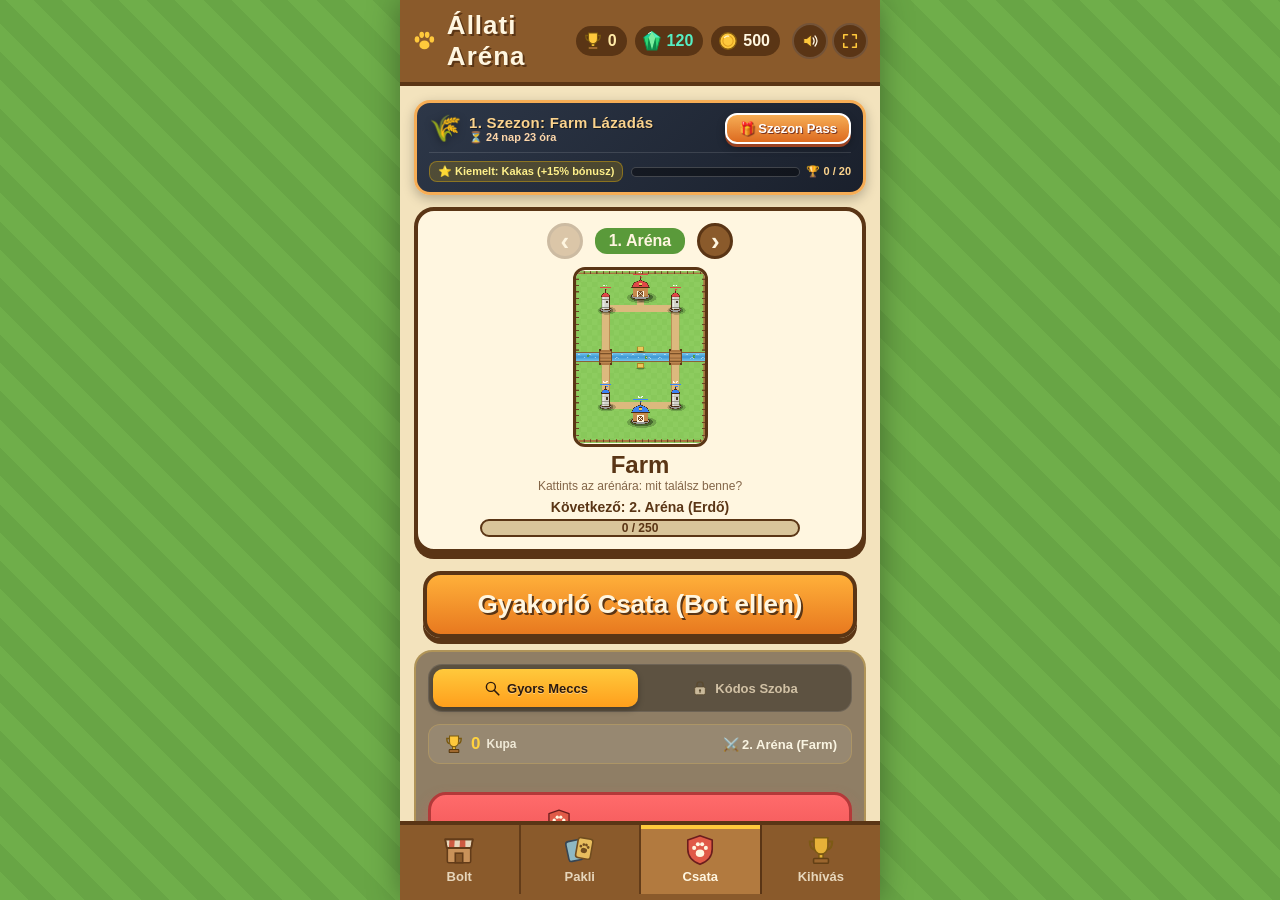
==== commit 75997eb9: "Deploy latest web version and APK" ====
--- a/index.html
+++ b/index.html
@@ -4,6 +4,8 @@
   <meta charset="UTF-8">
   <meta name="viewport" content="width=device-width, initial-scale=1.0, maximum-scale=1.0, user-scalable=no, viewport-fit=cover">
   <title>Állati Aréna</title>
+  <meta name="description" content="Állati Aréna – Clash Royale stílusú stratégiai kártyajáték böngészőben. Építs paklit, harcolj arénákban, nyiss ládákat!">
+  <meta name="keywords" content="clash royale, kártyajáték, böngészős játék, arena, online, multiplayer">
   <link rel="icon" type="image/png" href="icon.png">
   <link rel="apple-touch-icon" href="icon.png">
   <link rel="manifest" href="manifest.json">
@@ -24,6 +26,10 @@
         <div class="gold-pill gem-pill"><span class="icon" data-icon="gem"></span><span id="gem-amount">120</span></div>
         <div class="gold-pill"><span class="icon" data-icon="gold"></span><span id="gold-amount">0</span></div>
       </div>
+      <div class="header-actions">
+        <button id="btn-sound-toggle" class="header-icon-btn" title="Hang némítása (M)"><span class="icon" data-icon="sound_on"></span></button>
+        <button id="btn-fullscreen-toggle" class="header-icon-btn" title="Teljes képernyő (F)"><span class="icon" data-icon="fullscreen"></span></button>
+      </div>
     </header>
 
     <main id="content">
@@ -69,10 +75,10 @@
           <!-- Mode Switch Toggle -->
           <div class="mp-mode-toggle" id="mp-mode-toggle">
             <button type="button" class="mp-toggle-btn active" id="btn-toggle-quick" data-mode="quick">
-              <span class="icon" data-icon="search"></span> 🔍 Gyors Meccs
+              <span class="icon" data-icon="search"></span> Gyors Meccs
             </button>
             <button type="button" class="mp-toggle-btn" id="btn-toggle-code" data-mode="code">
-              <span class="icon" data-icon="lock"></span> 🔑 Kódos Szoba
+              <span class="icon" data-icon="lock"></span> Kódos Szoba
             </button>
           </div>
 
@@ -84,9 +90,8 @@
                 <span class="mp-cups-val" id="mp-player-cups">0</span>
                 <span class="mp-cups-lbl">Kupa</span>
               </div>
-              <div class="mp-status-pill" id="mp-quick-status-pill">
-                <span class="status-dot connecting" id="mp-quick-dot"></span>
-                <span id="mp-quick-status-txt">Szerver kapcsolat...</span>
+              <div class="mp-league-badge" id="mp-player-league">
+                <span>⚔️ Online Aréna</span>
               </div>
             </div>
 
@@ -251,6 +256,9 @@
   <script src="js/challenges.js"></script>
   <script src="js/chest-animation.js"></script>
   <script src="js/multiplayer.js"></script>
+  <script src="js/season.js"></script>
+  <script src="js/sound.js"></script>
+  <script src="js/web-controls.js"></script>
   <script src="js/ui.js"></script>
   <script>
     if ('serviceWorker' in navigator) {
--- a/css/style.css
+++ b/css/style.css
@@ -35,7 +35,7 @@
 #app {
   position: relative;
   width: 100%;
-  max-width: 640px;
+  max-width: 480px;
   height: 100%;
   height: 100dvh;
   display: flex;
@@ -43,10 +43,6 @@
   background: #f3e3bd;
   box-shadow: 0 0 30px rgba(0, 0, 0, 0.35);
   overflow: hidden;
-  padding-top: env(safe-area-inset-top, 0px);
-  padding-bottom: env(safe-area-inset-bottom, 0px);
-  padding-left: env(safe-area-inset-left, 0px);
-  padding-right: env(safe-area-inset-right, 0px);
 }
 
 /* ---------- Top bar ---------- */
@@ -54,11 +50,15 @@
   display: flex;
   align-items: center;
   justify-content: space-between;
-  gap: 10px;
-  padding: 12px;
+  gap: 8px;
+  padding: 10px 12px 10px;
+  padding-top: max(10px, env(safe-area-inset-top, 0px));
+  padding-left: max(12px, env(safe-area-inset-left, 0px));
+  padding-right: max(12px, env(safe-area-inset-right, 0px));
   background: var(--wood);
-  border-bottom: 5px solid var(--wood-dark);
+  border-bottom: 4px solid var(--wood-dark);
   color: var(--cream);
+  flex-shrink: 0;
 }
 .top-bar h1 { font-size: 26px; letter-spacing: 1px; text-shadow: 2px 2px 0 var(--wood-dark); }
 .logo { display: flex; align-items: center; gap: 10px; }
@@ -74,8 +74,43 @@
 .gold-pill.gem-pill { color: #55efc4; }
 .gold-pill.gem-pill .icon { color: #2ed573; }
 
+/* Header action buttons (sound, fullscreen) */
+.header-actions { display: flex; align-items: center; gap: 4px; margin-left: 4px; }
+.header-icon-btn {
+  display: flex; align-items: center; justify-content: center;
+  width: 36px; height: 36px;
+  background: var(--wood-dark); border-radius: 50%;
+  padding: 0; border: 2px solid rgba(255,255,255,0.15);
+  transition: background 0.15s, transform 0.1s;
+}
+.header-icon-btn .icon { width: 20px; height: 20px; color: var(--cream); }
+.header-icon-btn:hover { background: #7a4a1e; transform: scale(1.1); }
+.header-icon-btn:active { transform: scale(0.95); }
+
+/* PWA Install Banner (injected by web-controls.js) */
+.pwa-install-pill {
+  display: flex; align-items: center; gap: 6px;
+  background: linear-gradient(135deg, #22c55e, #16a34a);
+  color: #fff; font-weight: bold; font-size: 13px;
+  padding: 6px 14px; border-radius: 20px;
+  border: 2px solid rgba(255,255,255,0.3);
+  box-shadow: 0 2px 8px rgba(0,0,0,0.2);
+  animation: pwa-bounce 2s ease-in-out infinite;
+  margin-left: 6px;
+}
+.pwa-install-pill:hover { filter: brightness(1.1); }
+@keyframes pwa-bounce {
+  0%, 100% { transform: translateY(0); }
+  50% { transform: translateY(-3px); }
+}
+
 /* ---------- Pages ---------- */
-#content { flex: 1; overflow-y: auto; padding: 16px; }
+#content {
+  flex: 1;
+  overflow-y: auto;
+  padding: 14px 14px 44px;
+  -webkit-overflow-scrolling: touch;
+}
 .tab-page { display: none; }
 .tab-page.active { display: block; }
 
@@ -123,11 +158,15 @@
 #arena-preview {
   display: block;
   margin: 0 auto;
-  height: 42vh;
-  border: 4px solid var(--wood-dark);
+  height: clamp(130px, 20vh, 195px);
+  max-height: 200px;
+  width: auto;
+  max-width: 100%;
+  border: 3px solid var(--wood-dark);
   border-radius: 12px;
-}
-.arena-card h2 { font-size: 30px; margin-top: 6px; }
+  object-fit: contain;
+}
+.arena-card h2 { font-size: 24px; margin-top: 4px; }
 
 /* Deck builder: 3-column card grid */
 .card-grid { display: grid; grid-template-columns: repeat(3, 1fr); gap: 14px 10px; margin-bottom: 22px; }
@@ -234,7 +273,12 @@
 
 /* Lobby chests */
 .chest-title { text-align: center; margin: 22px 0 10px; font-size: 22px; }
-.chest-slots { display: grid; grid-template-columns: repeat(4, 1fr); gap: 8px; }
+.chest-slots {
+  display: grid;
+  grid-template-columns: repeat(4, 1fr);
+  gap: 8px;
+  margin-bottom: 24px;
+}
 .chest-slot {
   display: flex; flex-direction: column; align-items: center; justify-content: center; gap: 2px;
   min-height: 108px; padding: 6px 4px;
@@ -269,7 +313,11 @@
 .tab-bar {
   display: flex;
   background: var(--wood);
-  border-top: 5px solid var(--wood-dark);
+  border-top: 4px solid var(--wood-dark);
+  padding-bottom: max(6px, env(safe-area-inset-bottom, 0px));
+  padding-left: max(0px, env(safe-area-inset-left, 0px));
+  padding-right: max(0px, env(safe-area-inset-right, 0px));
+  flex-shrink: 0;
 }
 .tab {
   flex: 1;
@@ -303,50 +351,80 @@
 
 .hand {
   background: var(--wood);
-  border-top: 5px solid var(--wood-dark);
-  padding: 8px 12px 12px;
-}
-.feed-bar { display: flex; align-items: center; gap: 8px; margin-bottom: 8px; }
-.feed-icon { width: 30px; height: 30px; }
+  border-top: 4px solid var(--wood-dark);
+  padding: 6px 8px max(8px, env(safe-area-inset-bottom, 0px));
+  width: 100%;
+  box-sizing: border-box;
+}
+.feed-bar { display: flex; align-items: center; gap: 8px; margin-bottom: 6px; }
+.feed-icon { width: 26px; height: 26px; }
 .feed-track {
-  flex: 1; height: 16px;
+  flex: 1; height: 14px;
   background: #4a2c12; border: 2px solid var(--wood-dark); border-radius: 10px; overflow: hidden;
 }
 #feed-fill { height: 100%; width: 50%; background: linear-gradient(#ffe07a, #e8a51f); }
-#feed-count { color: var(--cream); font-size: 22px; font-weight: bold; min-width: 24px; text-align: center; }
-
-#hand-cards { display: flex; gap: 8px; justify-content: center; align-items: flex-end; }
+#feed-count { color: var(--cream); font-size: 20px; font-weight: bold; min-width: 22px; text-align: center; }
+
+#hand-cards {
+  display: flex;
+  gap: 5px;
+  justify-content: space-between;
+  align-items: flex-end;
+  width: 100%;
+}
 .next-card {
+  flex: 0 0 auto;
   display: flex; flex-direction: column; align-items: center; gap: 2px;
-  margin-right: 6px;
-  color: var(--cream); font-size: 11px; font-weight: bold;
+  margin-right: 4px;
+  color: var(--cream); font-size: 10px; font-weight: bold;
 }
 .next-card canvas {
-  width: 44px; height: 44px;
-  background: var(--cream); border: 3px solid var(--wood-dark); border-radius: 10px;
+  width: clamp(34px, 8.5vw, 42px);
+  height: clamp(34px, 8.5vw, 42px);
+  background: var(--cream); border: 2px solid var(--wood-dark); border-radius: 8px;
   opacity: 0.85;
 }
 .hand-card {
   position: relative;
-  width: 80px; height: 98px;
+  flex: 1 1 0;
+  min-width: 0;
+  max-width: 76px;
+  height: clamp(74px, 12vh, 92px);
   display: flex; flex-direction: column; align-items: center; justify-content: center;
   background: var(--cream);
   border: 3px solid var(--wood-dark);
-  border-radius: 12px;
-  box-shadow: 0 4px 0 var(--wood-dark);
+  border-radius: 10px;
+  box-shadow: 0 3px 0 var(--wood-dark);
   transition: transform 0.1s;
-}
-.hand-card canvas { width: 60px; height: 60px; }
-.hand-card .hand-name { font-size: 12px; font-weight: bold; color: var(--wood-dark); }
-.hand-card.selected { transform: translateY(-10px); background: #fff1b8; border-color: #e8791f; }
+  padding: 2px 1px;
+  touch-action: manipulation;
+  -webkit-tap-highlight-color: transparent;
+}
+.hand-card canvas {
+  width: clamp(36px, 9.5vw, 52px);
+  height: clamp(36px, 9.5vw, 52px);
+}
+.hand-card .hand-name {
+  font-size: clamp(9px, 2.5vw, 11px);
+  font-weight: bold;
+  color: var(--wood-dark);
+  white-space: nowrap;
+  overflow: hidden;
+  text-overflow: ellipsis;
+  max-width: 96%;
+  text-align: center;
+  margin-top: 1px;
+}
+.hand-card.selected { transform: translateY(-8px); background: #fff1b8; border-color: #e8791f; }
 .hand-card.too-expensive { filter: grayscale(0.8) brightness(0.8); }
 .hand-card.locked { background: #c9b99a; cursor: default; }
-.hand-card.locked .icon { width: 40px; height: 40px; }
+.hand-card.locked .icon { width: 32px; height: 32px; }
 .cost-badge {
-  position: absolute; top: -8px; left: -8px;
-  width: 26px; height: 26px; line-height: 20px;
-  background: var(--gold); border: 3px solid #7a5a10; border-radius: 50%;
-  font-weight: bold; color: #5a3a10; font-size: 14px;
+  position: absolute; top: -6px; left: -6px;
+  width: 22px; height: 22px; line-height: 18px;
+  background: var(--gold); border: 2px solid #7a5a10; border-radius: 50%;
+  font-weight: bold; color: #5a3a10; font-size: 12px;
+  text-align: center;
 }
 
 /* Result popup */
@@ -446,15 +524,14 @@
 .arena-entry .arena-cards-title { margin-top: 0; }
 
 /* ---------- Wooden scrollbars ---------- */
-* { scrollbar-width: thin; scrollbar-color: var(--wood) rgba(90, 53, 21, 0.15); }
-::-webkit-scrollbar { width: 12px; height: 12px; }
-::-webkit-scrollbar-track { background: rgba(90, 53, 21, 0.15); border-radius: 6px; }
+* { scrollbar-width: thin; scrollbar-color: rgba(138, 90, 43, 0.45) transparent; }
+::-webkit-scrollbar { width: 6px; height: 6px; }
+::-webkit-scrollbar-track { background: transparent; }
 ::-webkit-scrollbar-thumb {
-  background: linear-gradient(90deg, #b27a3f, var(--wood));
-  border: 2px solid var(--wood-dark);
-  border-radius: 6px;
-}
-::-webkit-scrollbar-thumb:hover { background: linear-gradient(90deg, #c68a4c, #9a6a3a); }
+  background: rgba(138, 90, 43, 0.5);
+  border-radius: 4px;
+}
+::-webkit-scrollbar-thumb:hover { background: rgba(138, 90, 43, 0.85); }
 .arena-no-cards { font-size: 13px; font-style: italic; opacity: 0.75; }
 
 /* ---------- Deck Presets & Stats ---------- */
@@ -540,6 +617,12 @@
   transition: all 0.2s ease;
 }
 
+.mp-toggle-btn .icon {
+  width: 18px;
+  height: 18px;
+  flex-shrink: 0;
+}
+
 .mp-toggle-btn.active {
   background: linear-gradient(180deg, #ffc93c, #ff9f1c);
   color: #2c1a0e;
@@ -595,6 +678,15 @@
   gap: 6px;
   font-size: 12px;
   color: #ddd;
+}
+
+.mp-league-badge {
+  display: flex;
+  align-items: center;
+  font-size: 13px;
+  font-weight: 700;
+  color: #fffae8;
+  opacity: 0.95;
 }
 
 .mp-search-btn {
@@ -1037,5 +1129,339 @@
   touch-action: none;
 }
 .hand-card {
-  touch-action: none;
-}
+  touch-action: manipulation;
+}
+
+button, .action-btn, .big-btn, .tab, .card-tile, .chest-slot {
+  touch-action: manipulation;
+  -webkit-tap-highlight-color: transparent;
+  user-select: none;
+}
+button:active:not(:disabled), .action-btn:active:not(:disabled), .big-btn:active:not(:disabled) {
+  transform: scale(0.97);
+}
+
+/* =========================================================
+   SEASON PASS & LOBBY WIDGET STYLES
+   ========================================================= */
+.season-lobby-card {
+  background: linear-gradient(135deg, #2d3748, #1a202c);
+  border: 3px solid #f6ad55;
+  border-radius: 16px;
+  padding: 10px 12px;
+  margin-bottom: 12px;
+  box-shadow: 0 4px 12px rgba(0, 0, 0, 0.25);
+  color: #fff;
+}
+
+.season-banner-top {
+  display: flex;
+  align-items: center;
+  justify-content: space-between;
+  gap: 8px;
+}
+
+.season-title-wrap {
+  display: flex;
+  align-items: center;
+  gap: 8px;
+}
+
+.season-badge {
+  font-size: 26px;
+  filter: drop-shadow(0 2px 4px rgba(0,0,0,0.4));
+}
+
+.season-titles {
+  display: flex;
+  flex-direction: column;
+}
+
+.season-name {
+  font-size: 15px;
+  font-weight: 800;
+  color: #fbd38d;
+  letter-spacing: 0.3px;
+  text-shadow: 1px 1px 0 rgba(0,0,0,0.5);
+}
+
+.season-timer {
+  font-size: 11px;
+  color: #cbd5e0;
+}
+.season-timer b {
+  color: #fed7aa;
+}
+
+.season-pass-btn {
+  position: relative;
+  background: linear-gradient(180deg, #f6ad55, #dd6b20);
+  border: 2px solid #fff;
+  border-radius: 12px;
+  padding: 6px 12px;
+  font-size: 13px;
+  font-weight: 800;
+  color: #fff;
+  box-shadow: 0 3px 0 #9c4221, 0 4px 8px rgba(0,0,0,0.3);
+  text-shadow: 1px 1px 0 #7b341e;
+  white-space: nowrap;
+  display: flex;
+  align-items: center;
+  gap: 4px;
+}
+.season-pass-btn:active {
+  transform: translateY(2px);
+  box-shadow: 0 1px 0 #9c4221;
+}
+
+.season-claim-dot {
+  position: absolute;
+  top: -6px;
+  right: -6px;
+  background: #e53e3e;
+  color: #fff;
+  font-size: 11px;
+  font-weight: 900;
+  width: 18px;
+  height: 18px;
+  line-height: 18px;
+  border-radius: 50%;
+  text-align: center;
+  border: 2px solid #fff;
+  animation: pulse-dot 1s infinite alternate;
+}
+
+@keyframes pulse-dot {
+  from { transform: scale(1); }
+  to { transform: scale(1.15); box-shadow: 0 0 8px #e53e3e; }
+}
+
+.season-banner-sub {
+  margin-top: 8px;
+  padding-top: 8px;
+  border-top: 1px solid rgba(255,255,255,0.12);
+  display: flex;
+  align-items: center;
+  justify-content: space-between;
+  gap: 8px;
+}
+
+.season-boost-badge {
+  font-size: 11px;
+  font-weight: 700;
+  color: #fef08a;
+  background: rgba(234, 179, 8, 0.2);
+  padding: 3px 8px;
+  border-radius: 8px;
+  border: 1px solid rgba(234, 179, 8, 0.4);
+  white-space: nowrap;
+}
+
+.season-progress-bar-wrap {
+  flex: 1;
+  display: flex;
+  align-items: center;
+  gap: 6px;
+}
+
+.season-bar-track {
+  flex: 1;
+  height: 10px;
+  background: rgba(0, 0, 0, 0.4);
+  border-radius: 6px;
+  overflow: hidden;
+  border: 1px solid rgba(255, 255, 255, 0.2);
+}
+
+.season-bar-fill {
+  height: 100%;
+  background: linear-gradient(90deg, #ecc94b, #f6ad55);
+  border-radius: 6px;
+  transition: width 0.3s ease;
+}
+
+.season-bar-text {
+  font-size: 11px;
+  font-weight: 800;
+  color: #fbd38d;
+  white-space: nowrap;
+}
+
+/* Season Pass Modal */
+.season-modal-box {
+  max-width: 440px;
+  max-height: 85vh;
+  display: flex;
+  flex-direction: column;
+  padding: 14px;
+}
+
+.season-modal-head {
+  display: flex;
+  align-items: center;
+  gap: 12px;
+  border-bottom: 3px solid var(--wood-dark);
+  padding-bottom: 8px;
+  margin-bottom: 8px;
+}
+
+.season-modal-badge {
+  font-size: 38px;
+}
+
+.season-modal-head h3 {
+  font-size: 20px;
+  color: var(--wood-dark);
+}
+
+.season-modal-sub {
+  font-size: 12px;
+  color: #64748b;
+  margin-top: 2px;
+}
+
+.season-cup-status {
+  display: flex;
+  align-items: center;
+  justify-content: space-between;
+  background: #fdf6e2;
+  border: 2px solid var(--wood-dark);
+  border-radius: 10px;
+  padding: 6px 12px;
+  font-size: 14px;
+  font-weight: 700;
+  margin-bottom: 10px;
+}
+
+.season-ladder-container {
+  flex: 1;
+  overflow-y: auto;
+  -webkit-overflow-scrolling: touch;
+  display: flex;
+  flex-direction: column;
+  gap: 8px;
+  padding: 4px 2px;
+}
+
+.season-tier-item {
+  display: flex;
+  align-items: center;
+  justify-content: space-between;
+  gap: 8px;
+  padding: 8px 10px;
+  background: #fff;
+  border: 3px solid var(--wood-dark);
+  border-radius: 12px;
+  box-shadow: 0 3px 0 var(--wood-dark);
+  transition: all 0.15s;
+}
+
+.season-tier-item.ready {
+  background: #fefce8;
+  border-color: #ca8a04;
+  box-shadow: 0 0 10px rgba(234, 179, 8, 0.4), 0 3px 0 var(--wood-dark);
+}
+
+.season-tier-item.claimed {
+  background: #f1f5f9;
+  border-color: #94a3b8;
+  opacity: 0.8;
+}
+
+.season-tier-item.locked {
+  background: #f8fafc;
+  opacity: 0.9;
+}
+
+.season-tier-badge {
+  display: flex;
+  flex-direction: column;
+  align-items: center;
+  min-width: 50px;
+}
+.season-tier-badge .tier-num {
+  font-size: 11px;
+  font-weight: 800;
+  color: #64748b;
+}
+.season-tier-badge .tier-cups {
+  font-size: 13px;
+  font-weight: 900;
+  color: var(--wood-dark);
+}
+
+.season-tier-mid {
+  flex: 1;
+  display: flex;
+  align-items: center;
+  gap: 8px;
+}
+
+.season-reward-icon-wrap {
+  width: 32px;
+  height: 32px;
+  display: flex;
+  align-items: center;
+  justify-content: center;
+}
+.season-reward-icon-wrap .icon {
+  width: 28px;
+  height: 28px;
+}
+
+.season-reward-info .reward-title {
+  font-size: 13px;
+  font-weight: 800;
+  color: var(--wood-dark);
+}
+.season-reward-info .reward-desc {
+  font-size: 11px;
+  color: #64748b;
+}
+
+.season-claim-btn {
+  background: linear-gradient(180deg, #22c55e, #16a34a);
+  border: 2px solid #fff;
+  border-radius: 10px;
+  color: #fff;
+  padding: 6px 12px;
+  font-size: 12px;
+  font-weight: 900;
+  box-shadow: 0 3px 0 #15803d, 0 0 8px rgba(34, 197, 94, 0.5);
+  animation: pulse-claim 1.2s infinite alternate;
+}
+.season-claim-btn:active {
+  transform: translateY(2px);
+  box-shadow: 0 1px 0 #15803d;
+}
+
+@keyframes pulse-claim {
+  from { transform: scale(1); }
+  to { transform: scale(1.05); }
+}
+
+.season-status-claimed {
+  font-size: 11px;
+  font-weight: 800;
+  color: #16a34a;
+}
+.season-status-locked {
+  font-size: 11px;
+  font-weight: 700;
+  color: #94a3b8;
+}
+
+/* ---------- Responsive ---------- */
+@media (max-width: 400px) {
+  .top-bar h1 { font-size: 18px; }
+  .gold-pill { font-size: 13px; padding: 3px 7px 3px 4px; }
+  .gold-pill .icon { width: 18px; height: 18px; }
+  .pills { gap: 4px; }
+  .header-icon-btn { width: 30px; height: 30px; }
+  .header-icon-btn .icon { width: 16px; height: 16px; }
+  .logo-icon { width: 26px; height: 26px; }
+}
+@media (max-width: 340px) {
+  #btn-fullscreen-toggle { display: none; }
+  .top-bar h1 { font-size: 16px; }
+}
--- a/css/shop.css
+++ b/css/shop.css
@@ -124,3 +124,397 @@
   line-height: 1.15;
   text-align: center;
 }
+
+.shop-section-title {
+  margin: 18px 0 10px;
+  font-size: 18px;
+  font-weight: bold;
+  color: var(--wood-dark);
+  text-align: left;
+}
+
+/* Daily Gift Banner */
+.daily-gift-banner {
+  display: flex;
+  align-items: center;
+  justify-content: space-between;
+  gap: 12px;
+  margin-bottom: 16px;
+  padding: 12px 16px;
+  background: linear-gradient(135deg, #10ac84, #1dd1a1);
+  border: 3px solid #0e8a4a;
+  border-radius: 16px;
+  box-shadow: 0 4px 0 #0e8a4a;
+  color: #fff;
+}
+.daily-gift-info h4 { font-size: 16px; margin-bottom: 2px; text-shadow: 1px 1px 0 rgba(0,0,0,0.3); }
+.daily-gift-info p { font-size: 12px; opacity: 0.95; margin: 0; }
+.claim-daily-btn {
+  padding: 8px 16px;
+  font-weight: bold;
+  font-size: 14px;
+  background: #ffc93c;
+  color: #5a3515;
+  border: 2px solid #5a3515;
+  border-radius: 12px;
+  box-shadow: 0 3px 0 #5a3515;
+  white-space: nowrap;
+}
+
+/* Special Featured Bundles */
+.special-bundles-grid {
+  display: flex;
+  flex-direction: column;
+  gap: 14px;
+  margin-bottom: 20px;
+}
+.bundle-card {
+  position: relative;
+  display: flex;
+  flex-direction: column;
+  padding: 16px 14px 14px;
+  background: linear-gradient(135deg, #fff7e6, #ffeaa7);
+  border: 4px solid var(--wood-dark);
+  border-radius: 18px;
+  box-shadow: 0 6px 0 var(--wood-dark);
+  text-align: left;
+}
+.bundle-badge {
+  position: absolute;
+  top: -12px;
+  left: 16px;
+  padding: 3px 12px;
+  background: #eb4d4b;
+  color: #fff;
+  border: 2px solid #b33939;
+  border-radius: 12px;
+  font-size: 11px;
+  font-weight: bold;
+  letter-spacing: 0.5px;
+  box-shadow: 0 2px 4px rgba(0,0,0,0.25);
+}
+.bundle-title {
+  font-size: 19px;
+  font-weight: bold;
+  color: var(--wood-dark);
+  margin-bottom: 4px;
+}
+.bundle-desc {
+  font-size: 13px;
+  color: #634524;
+  margin-bottom: 12px;
+  line-height: 1.3;
+}
+.bundle-contents {
+  display: flex;
+  flex-wrap: wrap;
+  gap: 6px 10px;
+  margin-bottom: 12px;
+}
+.bundle-contents .pill {
+  display: inline-flex;
+  align-items: center;
+  gap: 4px;
+  padding: 4px 10px;
+  border-radius: 12px;
+  font-size: 13px;
+  font-weight: bold;
+}
+.bundle-contents .pill.gold { background: #ffeaa7; color: #b7791f; border: 1.5px solid #d69e2e; }
+.bundle-contents .pill.gem { background: #dff9fb; color: #10ac84; border: 1.5px solid #1dd1a1; }
+.bundle-contents .pill.chest { background: #f8efba; color: #8a5a2b; border: 1.5px solid #8a5a2b; }
+.bundle-contents .icon { width: 18px; height: 18px; }
+
+.bundle-buy-btn {
+  display: flex;
+  align-items: center;
+  justify-content: center;
+  gap: 8px;
+  width: 100%;
+  margin: 0;
+  padding: 10px 0;
+  font-size: 18px;
+  background: linear-gradient(#2ed573, #10ac84);
+  border: 3px solid #0e8a4a;
+  border-radius: 14px;
+  color: #fff;
+  box-shadow: 0 4px 0 #0e8a4a;
+}
+.bundle-buy-btn .icon { width: 24px; height: 24px; }
+
+/* ---------- Chest Opening Animation Overlay ---------- */
+.chest-anim-overlay {
+  position: fixed;
+  inset: 0;
+  z-index: 9999;
+  background: rgba(10, 15, 25, 0.92);
+  display: flex;
+  align-items: center;
+  justify-content: center;
+  overflow: hidden;
+  user-select: none;
+}
+#chest-rays-canvas {
+  position: absolute;
+  inset: 0;
+  pointer-events: none;
+  width: 100%;
+  height: 100%;
+}
+.chest-stage {
+  position: relative;
+  display: flex;
+  flex-direction: column;
+  align-items: center;
+  justify-content: center;
+  z-index: 2;
+  width: 100%;
+  max-width: 480px;
+  padding: 20px;
+}
+
+/* 3D Animated Chest Element */
+.chest-box-wrap {
+  width: 140px;
+  height: 130px;
+  cursor: pointer;
+  perspective: 600px;
+  animation: chestRumble 1.8s infinite ease-in-out;
+  transition: transform 0.2s;
+}
+.chest-box-wrap:hover { transform: scale(1.05); }
+.chest-box-wrap.opened { animation: none; transform: scale(0.9) translateY(40px); opacity: 0.6; }
+
+@keyframes chestRumble {
+  0%, 100% { transform: translateY(0) rotate(0); }
+  25% { transform: translateY(-8px) rotate(-3deg); }
+  75% { transform: translateY(-8px) rotate(3deg); }
+}
+
+.chest-box {
+  position: relative;
+  width: 100%;
+  height: 100%;
+}
+.chest-lid {
+  position: absolute;
+  top: 0;
+  left: 0;
+  width: 140px;
+  height: 60px;
+  background: linear-gradient(#b5703a, #7a4a22);
+  border: 4px solid #4a2c12;
+  border-radius: 24px 24px 8px 8px;
+  box-shadow: 0 4px 10px rgba(0,0,0,0.5);
+  transform-origin: top center;
+  transition: transform 0.6s cubic-bezier(0.175, 0.885, 0.32, 1.275);
+}
+.chest-box-wrap.opened .chest-lid {
+  transform: rotateX(-95deg);
+}
+.chest-base {
+  position: absolute;
+  bottom: 0;
+  left: 0;
+  width: 140px;
+  height: 75px;
+  background: linear-gradient(#9a5420, #613612);
+  border: 4px solid #4a2c12;
+  border-radius: 8px 8px 18px 18px;
+  box-shadow: 0 10px 25px rgba(0,0,0,0.7);
+}
+.chest-lock {
+  position: absolute;
+  top: 48px;
+  left: 56px;
+  width: 28px;
+  height: 28px;
+  background: #ffc93c;
+  border: 3px solid #8a5a10;
+  border-radius: 8px;
+  box-shadow: 0 2px 6px rgba(0,0,0,0.4);
+  z-index: 5;
+}
+.chest-box-wrap.opened .chest-lock {
+  transform: translateY(20px) scale(0);
+  opacity: 0;
+}
+
+.chest-instruction {
+  margin-top: 25px;
+  color: #ffc93c;
+  font-size: 20px;
+  font-weight: bold;
+  text-shadow: 0 2px 8px rgba(0,0,0,0.8);
+  animation: pulseHint 1.2s infinite ease-in-out;
+}
+@keyframes pulseHint {
+  0%, 100% { opacity: 0.8; transform: scale(1); }
+  50% { opacity: 1; transform: scale(1.06); }
+}
+
+/* Card Reveal Container */
+.chest-reveal-card {
+  position: absolute;
+  top: 40px;
+  display: flex;
+  flex-direction: column;
+  align-items: center;
+  z-index: 10;
+}
+.pop-in {
+  animation: cardPopIn 0.4s cubic-bezier(0.175, 0.885, 0.32, 1.275) forwards;
+}
+@keyframes cardPopIn {
+  0% { transform: scale(0.2) translateY(80px); opacity: 0; }
+  100% { transform: scale(1) translateY(0); opacity: 1; }
+}
+
+.reveal-reward-item {
+  display: flex;
+  flex-direction: column;
+  align-items: center;
+  gap: 12px;
+  padding: 24px 36px;
+  border-radius: 24px;
+  border: 4px solid var(--wood-dark);
+  box-shadow: 0 10px 30px rgba(0,0,0,0.6);
+}
+.reveal-reward-item.gold { background: linear-gradient(#ffeaa7, #fdcb6e); border-color: #d69e2e; }
+.reveal-reward-item.gems { background: linear-gradient(#55efc4, #00b894); border-color: #00cec9; }
+.big-reward-icon { width: 72px; height: 72px; }
+.reveal-title { font-size: 28px; font-weight: bold; color: #2d3436; text-shadow: 1px 1px 0 rgba(255,255,255,0.6); }
+
+.reveal-card-frame {
+  display: flex;
+  flex-direction: column;
+  align-items: center;
+  padding: 16px 20px;
+  background: var(--cream);
+  border: 5px solid;
+  border-radius: 22px;
+  box-shadow: 0 12px 35px rgba(0,0,0,0.8);
+  min-width: 220px;
+  max-width: 320px;
+}
+.reveal-card-frame canvas {
+  width: 90px;
+  height: 90px;
+  max-width: 100%;
+  display: block;
+}
+.new-card-badge {
+  background: #eb4d4b;
+  color: #fff;
+  font-size: 12px;
+  font-weight: bold;
+  padding: 2px 10px;
+  border-radius: 10px;
+  margin-bottom: 6px;
+  animation: flashBadge 1s infinite alternate;
+}
+@keyframes flashBadge {
+  0% { transform: scale(1); }
+  100% { transform: scale(1.1); }
+}
+.reveal-card-header {
+  display: flex;
+  align-items: center;
+  gap: 8px;
+  margin-bottom: 8px;
+}
+.reveal-card-header h4 { font-size: 20px; color: var(--wood-dark); }
+.rarity-pill { color: #fff; padding: 2px 8px; border-radius: 8px; font-size: 11px; font-weight: bold; }
+.reveal-card-count {
+  font-size: 24px;
+  font-weight: bold;
+  color: #27ae60;
+  margin-top: 8px;
+  text-shadow: 1px 1px 0 #fff;
+}
+.reveal-ability {
+  font-size: 12px;
+  font-weight: bold;
+  color: #d35400;
+  margin-top: 6px;
+  max-width: 220px;
+  text-align: center;
+}
+
+/* Rewards Summary Modal */
+.chest-rewards-summary {
+  width: 100%;
+  max-width: 440px;
+  z-index: 20;
+}
+.summary-box {
+  display: flex;
+  flex-direction: column;
+  align-items: center;
+  padding: 20px;
+  background: var(--cream);
+  border: 5px solid var(--wood-dark);
+  border-radius: 24px;
+  box-shadow: 0 12px 35px rgba(0,0,0,0.85);
+  text-align: center;
+}
+.summary-box h2 { font-size: 24px; color: var(--wood-dark); margin-bottom: 12px; }
+.summary-currencies {
+  display: flex;
+  gap: 12px;
+  margin-bottom: 16px;
+}
+.sum-pill {
+  display: flex;
+  align-items: center;
+  gap: 6px;
+  padding: 6px 14px;
+  border-radius: 14px;
+  font-size: 18px;
+  font-weight: bold;
+}
+.sum-pill.gold { background: #ffeaa7; color: #b7791f; border: 2px solid #d69e2e; }
+.sum-pill.gem { background: #dff9fb; color: #10ac84; border: 2px solid #1dd1a1; }
+.sum-pill .icon { width: 24px; height: 24px; }
+.summary-cards-grid {
+  display: grid;
+  grid-template-columns: repeat(auto-fit, minmax(78px, 1fr));
+  gap: 8px;
+  width: 100%;
+  margin-bottom: 18px;
+}
+.summary-card-tile {
+  display: flex;
+  flex-direction: column;
+  align-items: center;
+  min-width: 0;
+  padding: 8px 4px;
+  background: #fdfefe;
+  border: 3px solid;
+  border-radius: 12px;
+  font-size: 12px;
+  text-align: center;
+}
+.summary-card-tile canvas,
+.sum-cv {
+  width: 48px;
+  height: 48px;
+  max-width: 100%;
+  display: block;
+}
+.summary-card-tile span {
+  font-weight: bold;
+  margin: 4px 0 2px;
+  white-space: nowrap;
+  overflow: hidden;
+  text-overflow: ellipsis;
+  max-width: 100%;
+}
+.summary-card-tile b { color: #27ae60; font-size: 13px; }
+.collect-btn {
+  margin: 0;
+  width: 100%;
+  padding: 12px 0;
+  font-size: 22px;
+}
+
